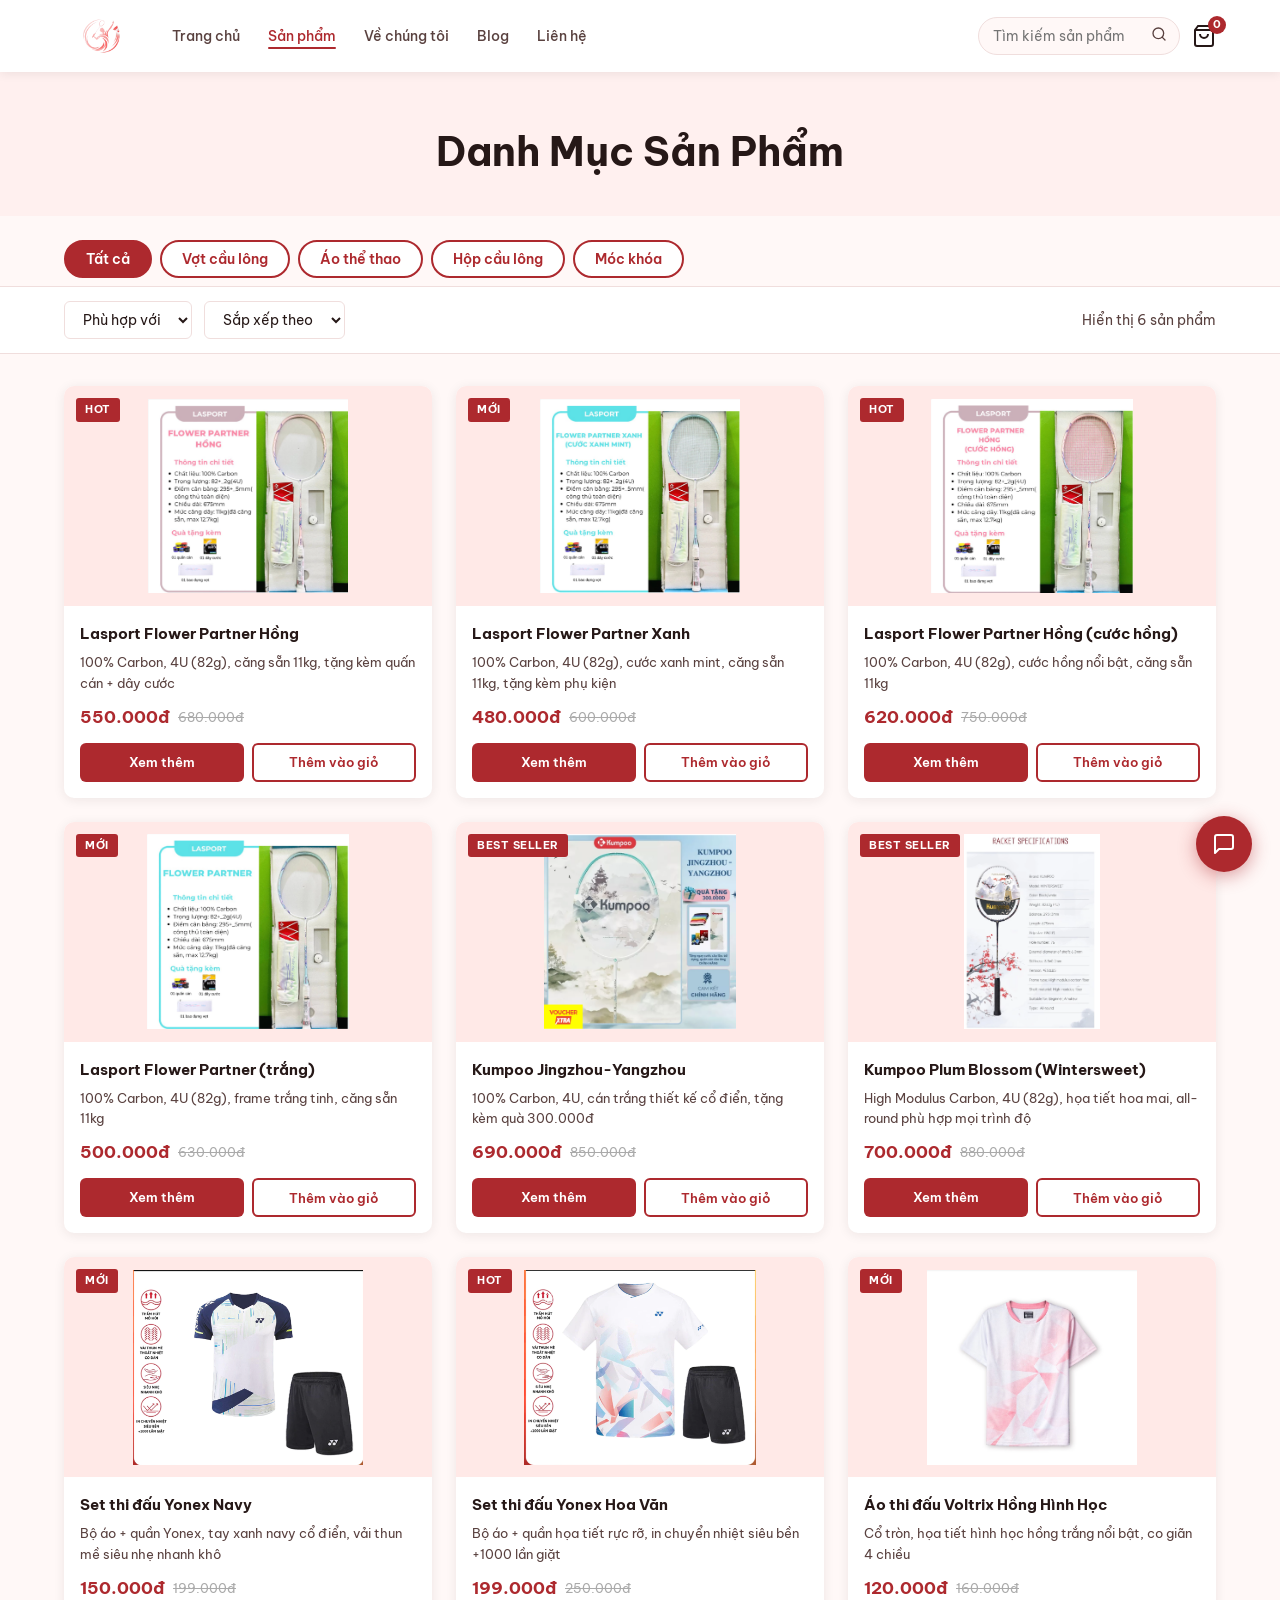
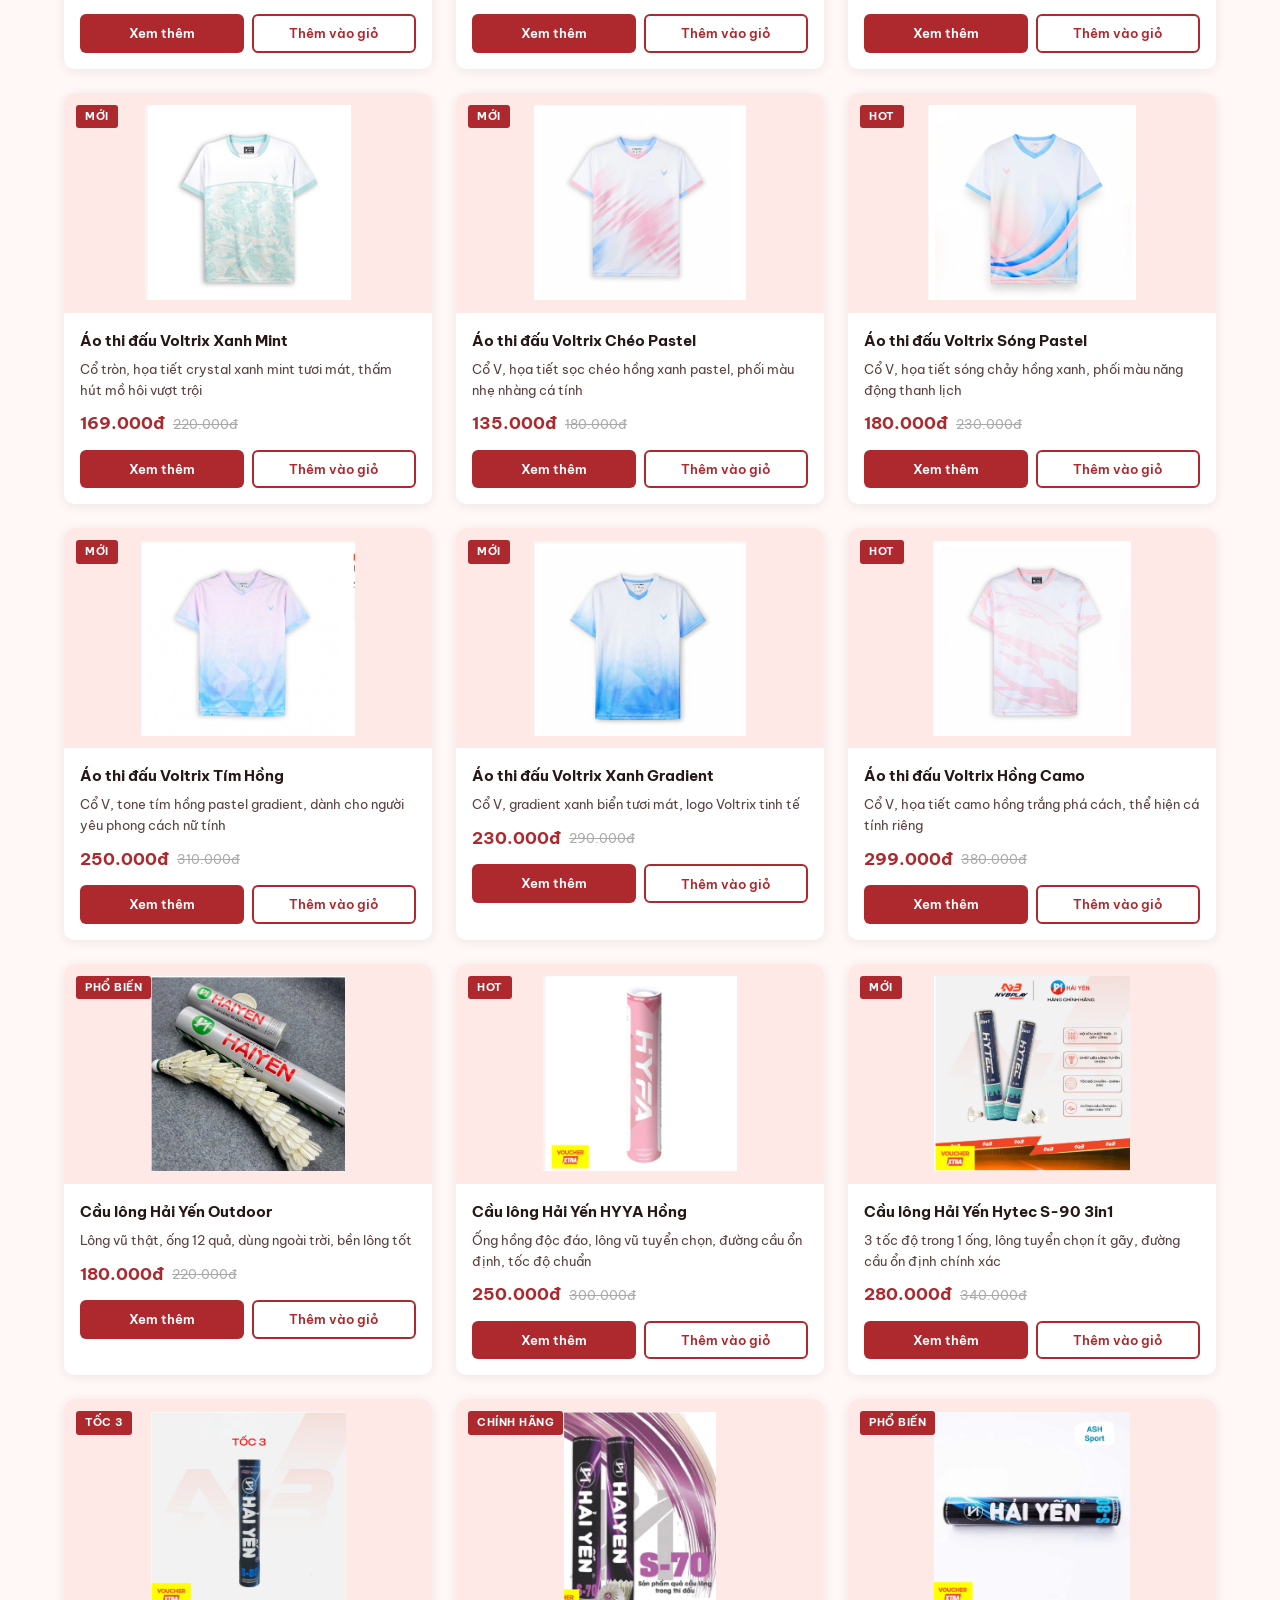
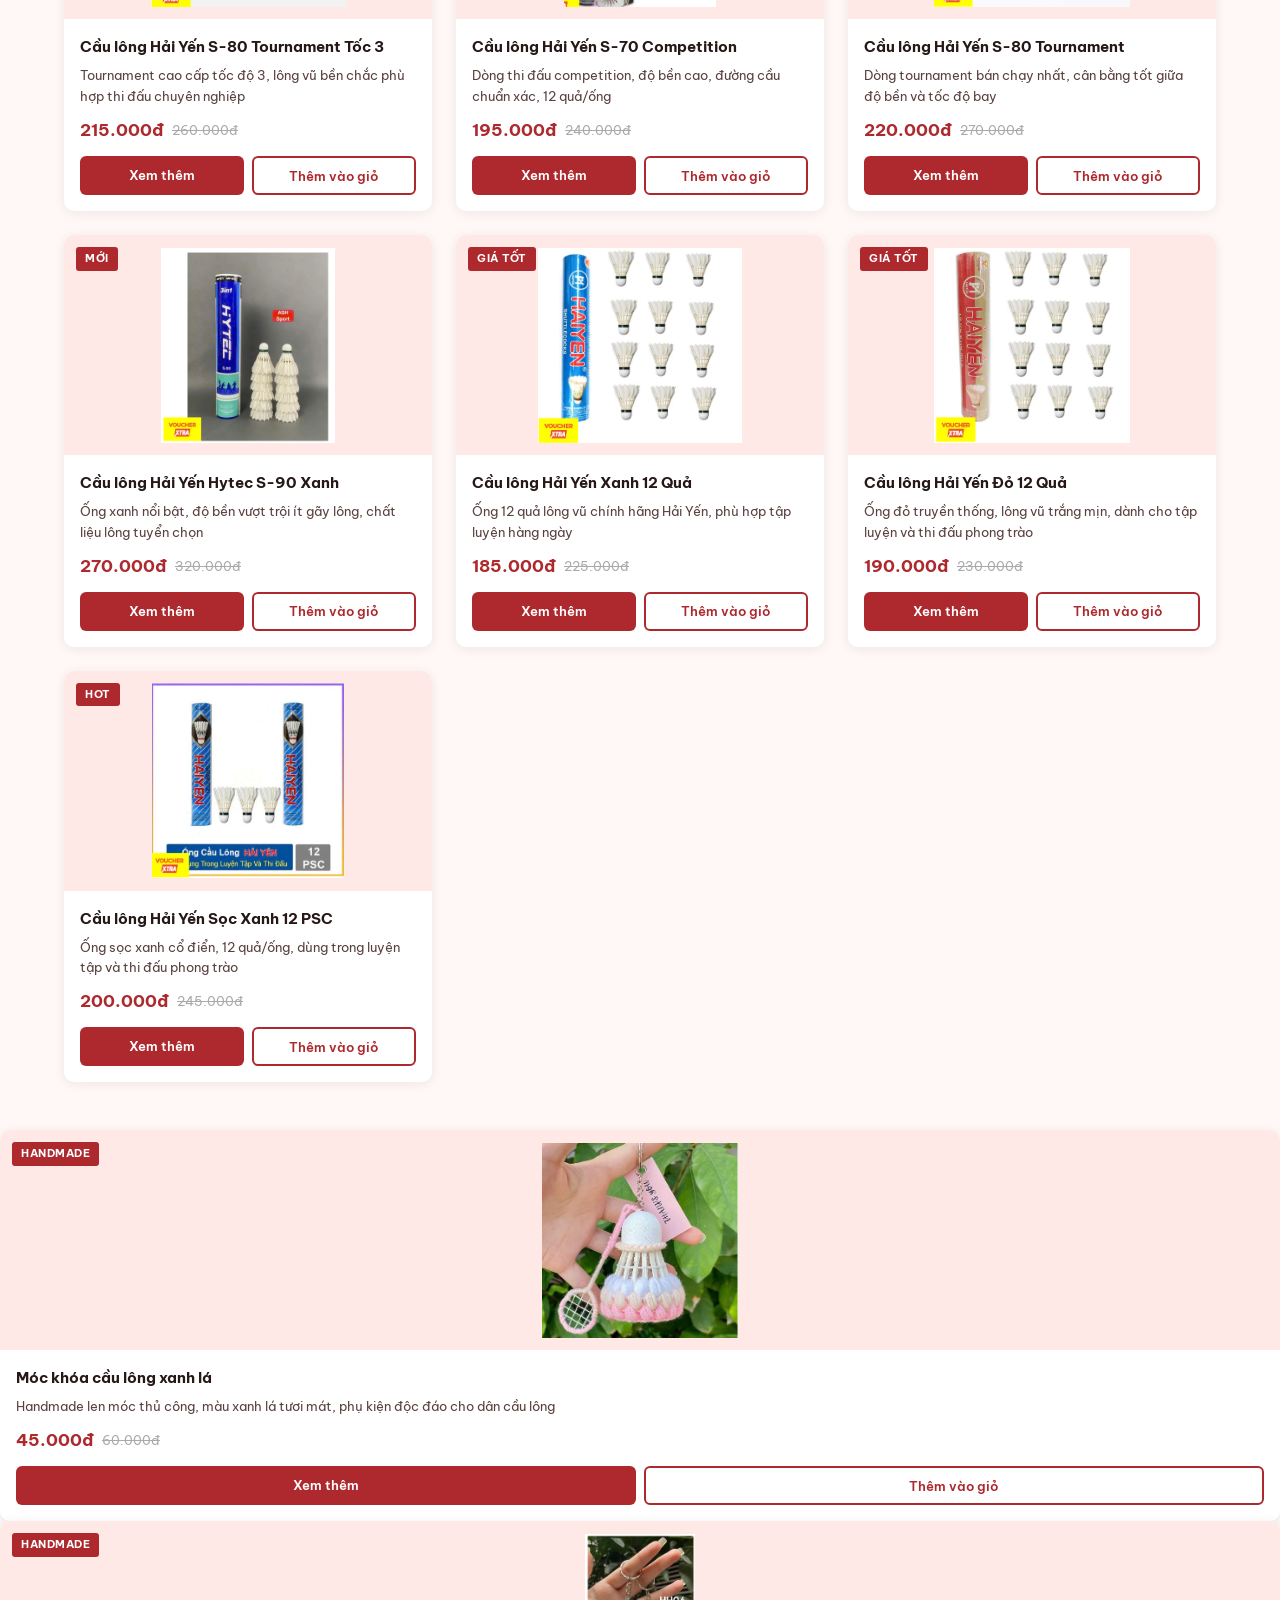
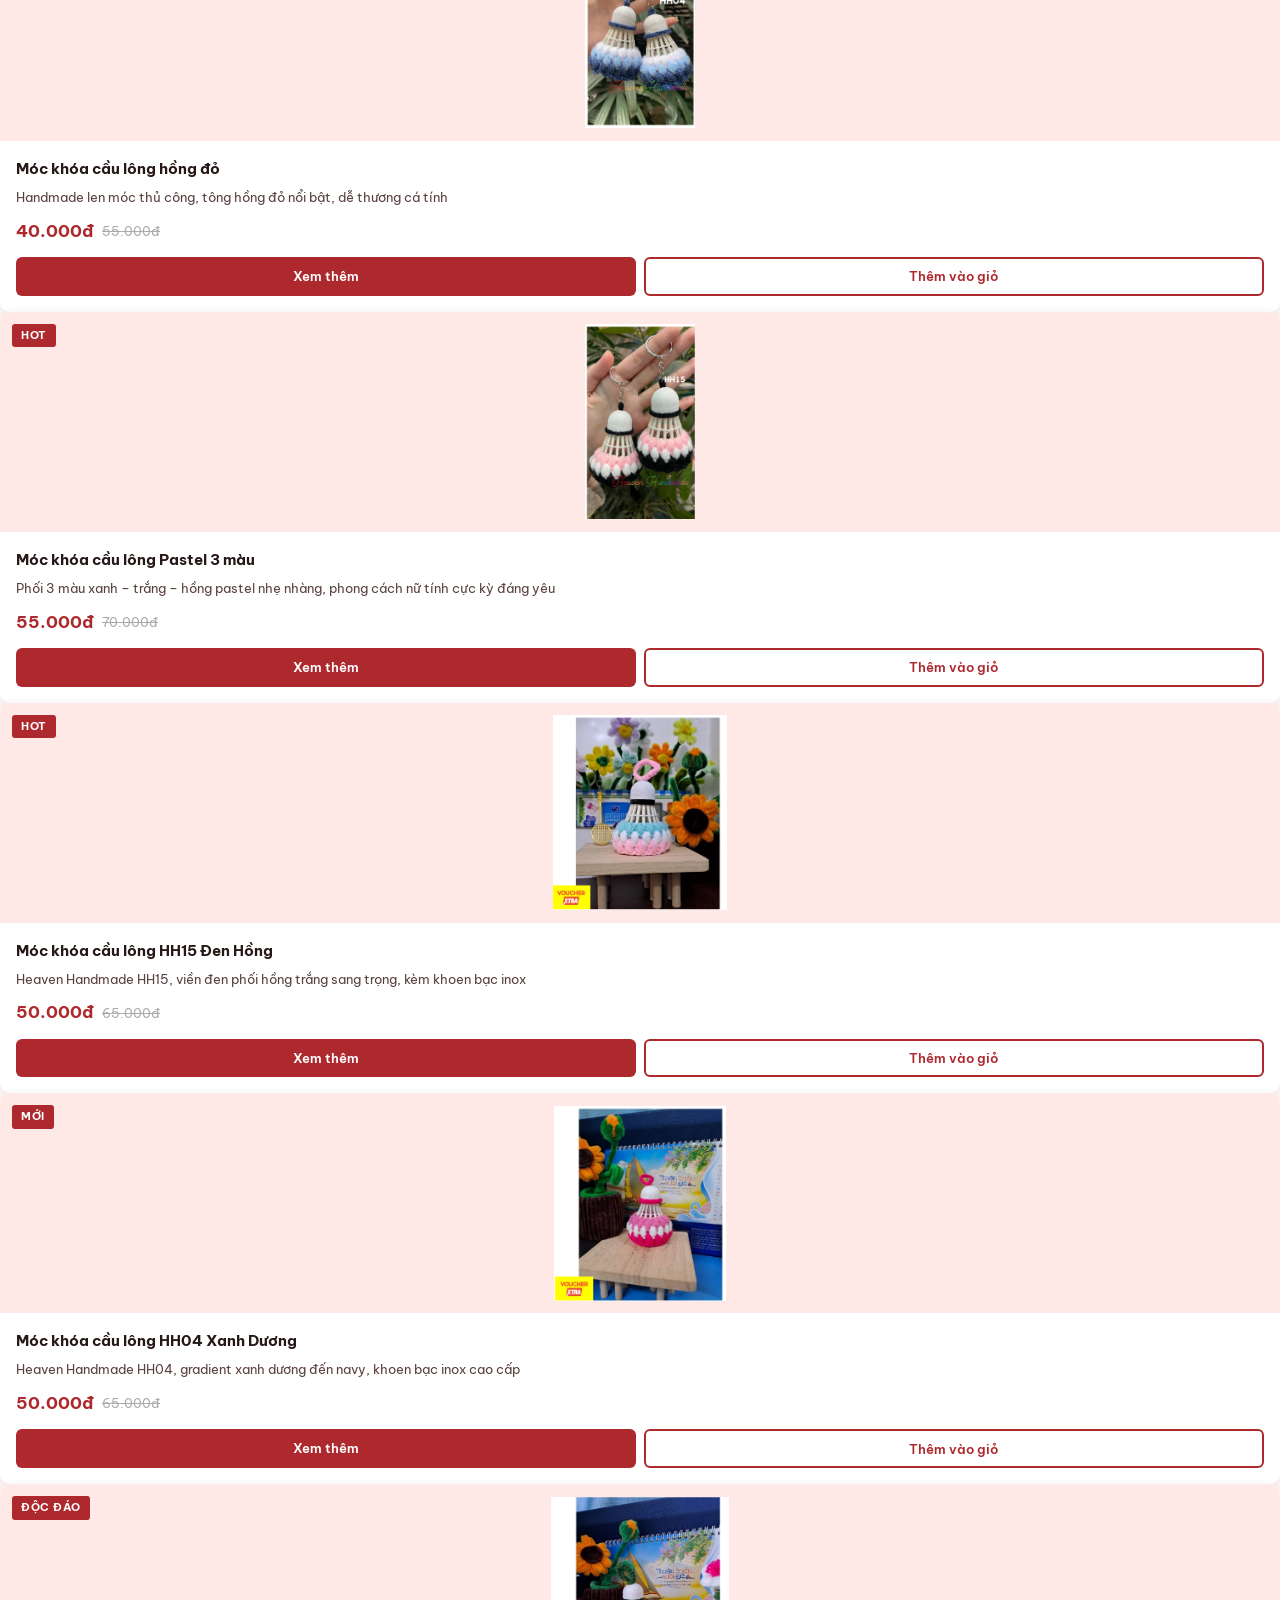
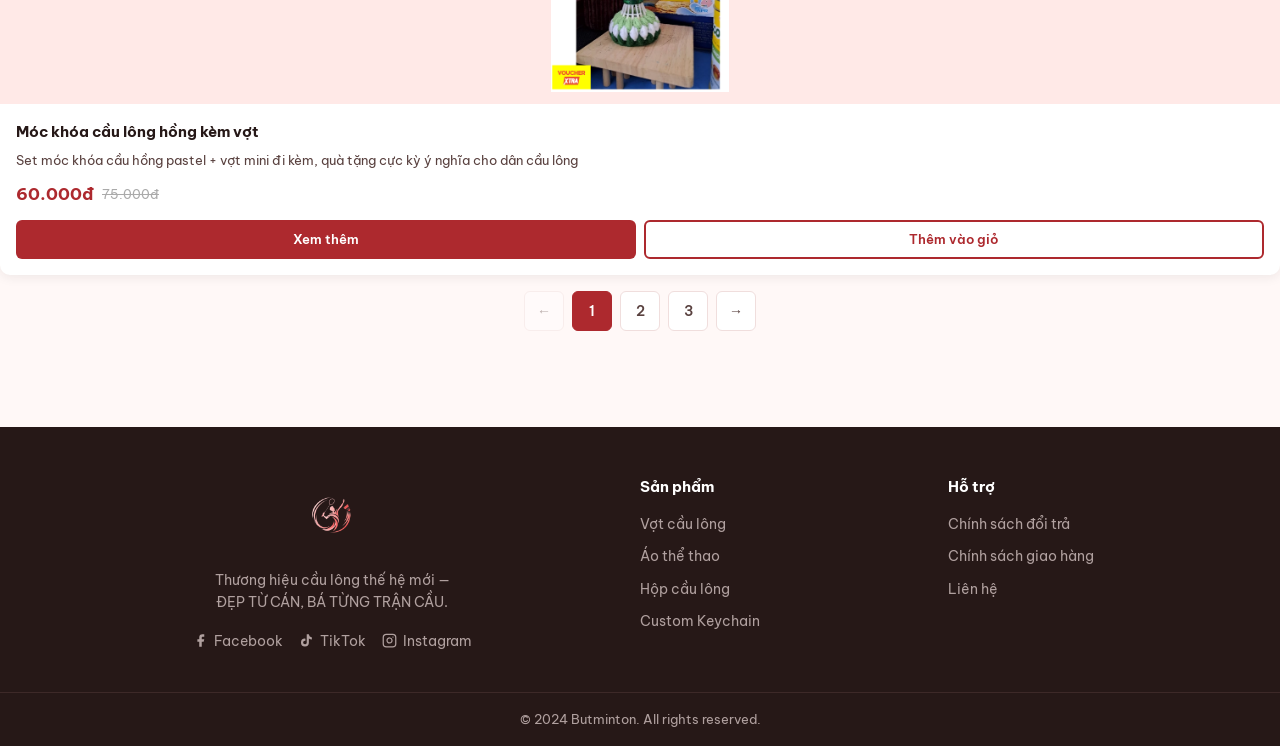
==== 01_san-pham/index.html @ d61c1123 "Initial commit" ====
<!DOCTYPE html>
<html lang="vi">
<head>
  <meta charset="UTF-8">
  <meta name="viewport" content="width=device-width, initial-scale=1.0">
  <title>Sản Phẩm - Butminton</title>
  <link rel="preconnect" href="https://fonts.googleapis.com">
  <link href="https://fonts.googleapis.com/css2?family=Anton&family=Be+Vietnam+Pro:ital,wght@0,300;0,400;0,500;0,600;0,700;1,400&display=swap" rel="stylesheet">
  <link rel="stylesheet" href="style.css">
</head>
<body>
  <nav class="navbar">
    <div class="nav-inner">
      <a href="../03_trang-chu/index.html" class="logo"><img src="../images/logo.png" alt="Butminton"></a>
      <button class="hamburger" id="hamburger">&#9776;</button>
      <ul class="nav-menu" id="navMenu">
        <li><a href="../03_trang-chu/index.html">Trang chủ</a></li>
        <li><a href="index.html" class="active">Sản phẩm</a></li>
        <li><a href="../07_ve-chung-toi/index.html">Về chúng tôi</a></li>
        <li><a href="../08_blog/index.html">Blog</a></li>
        <li><a href="../09_lien-he/index.html">Liên hệ</a></li>
      </ul>
      <div class="nav-actions">
        <div class="search-wrap">
          <input type="text" placeholder="Tìm kiếm sản phẩm...">
          <button type="button"><svg width="16" height="16" viewBox="0 0 24 24" fill="none" stroke="currentColor" stroke-width="2" stroke-linecap="round" stroke-linejoin="round"><circle cx="11" cy="11" r="8"/><line x1="21" y1="21" x2="16.65" y2="16.65"/></svg></button>
        </div>
        <a href="../04_gio-hang/index.html" class="cart-link">
          <svg width="24" height="24" viewBox="0 0 24 24" fill="none" stroke="currentColor" stroke-width="2"><path d="M6 2L3 6v14a2 2 0 002 2h14a2 2 0 002-2V6l-3-4z"/><line x1="3" y1="6" x2="21" y2="6"/><path d="M16 10a4 4 0 01-8 0"/></svg>
          <span class="cart-count" id="cartCount">0</span>
        </a>
      </div>
    </div>
  </nav>

  <section class="page-header">
    <div class="container"><h1>Danh Mục Sản Phẩm</h1></div>
  </section>

  <section class="category-section">
    <div class="container">
      <div class="cat-tabs">
        <button class="cat-tab active" data-cat="all">Tất cả</button>
        <button class="cat-tab" data-cat="vot">Vợt cầu lông</button>
        <button class="cat-tab" data-cat="ao">Áo thể thao</button>
        <button class="cat-tab" data-cat="cau">Hộp cầu lông</button>
        <button class="cat-tab" data-cat="mockhoa">Móc khóa</button>
      </div>
    </div>
  </section>

  <section class="filter-bar">
    <div class="container filter-inner">
      <div class="filter-left">
        <select class="filter-select"><option>Phù hợp với</option><option>Nam</option><option>Nữ</option><option>Trẻ em</option></select>
        <select class="filter-select"><option>Sắp xếp theo</option><option>Giá tăng dần</option><option>Giá giảm dần</option><option>Mới nhất</option></select>
      </div>
      <span class="filter-count">Hiển thị 6 sản phẩm</span>
    </div>
  </section>

  <section class="products-section">
    <div class="container">
      <div class="products-grid" id="productsGrid">
        <div class="product-card" data-cat="vot">
          <div class="prod-img-wrap"><span class="badge">HOT</span><img src="../images/vot/racket-flower-hong-white.png" alt="Flower Partner Hồng cước trắng"></div>
          <div class="prod-info">
            <h3>Lasport Flower Partner Hồng</h3>
            <p>100% Carbon, 4U (82g), căng sẵn 11kg, tặng kèm quấn cán + dây cước</p>
            <div class="prod-price"><span class="price-now">550.000đ</span><span class="price-old">680.000đ</span></div>
            <div class="prod-btns"><a href="../05_san-pham-chi-tiet/index.html?id=flower-hong-white" class="btn-view">Xem thêm</a><button class="btn-cart-add" onclick="addToCart(this)">Thêm vào giỏ</button></div>
          </div>
        </div>
        <div class="product-card" data-cat="vot">
          <div class="prod-img-wrap"><span class="badge">MỚI</span><img src="../images/vot/racket-flower-xanh.png" alt="Flower Partner Xanh cước xanh mint"></div>
          <div class="prod-info">
            <h3>Lasport Flower Partner Xanh</h3>
            <p>100% Carbon, 4U (82g), cước xanh mint, căng sẵn 11kg, tặng kèm phụ kiện</p>
            <div class="prod-price"><span class="price-now">480.000đ</span><span class="price-old">600.000đ</span></div>
            <div class="prod-btns"><a href="../05_san-pham-chi-tiet/index.html?id=flower-xanh" class="btn-view">Xem thêm</a><button class="btn-cart-add" onclick="addToCart(this)">Thêm vào giỏ</button></div>
          </div>
        </div>
        <div class="product-card" data-cat="vot">
          <div class="prod-img-wrap"><span class="badge">HOT</span><img src="../images/vot/racket-flower-hong-pink.png" alt="Flower Partner Hồng cước hồng"></div>
          <div class="prod-info">
            <h3>Lasport Flower Partner Hồng (cước hồng)</h3>
            <p>100% Carbon, 4U (82g), cước hồng nổi bật, căng sẵn 11kg</p>
            <div class="prod-price"><span class="price-now">620.000đ</span><span class="price-old">750.000đ</span></div>
            <div class="prod-btns"><a href="../05_san-pham-chi-tiet/index.html?id=flower-hong-pink" class="btn-view">Xem thêm</a><button class="btn-cart-add" onclick="addToCart(this)">Thêm vào giỏ</button></div>
          </div>
        </div>
        <div class="product-card" data-cat="vot">
          <div class="prod-img-wrap"><span class="badge">MỚI</span><img src="../images/vot/racket-flower-white.png" alt="Flower Partner trắng"></div>
          <div class="prod-info">
            <h3>Lasport Flower Partner (trắng)</h3>
            <p>100% Carbon, 4U (82g), frame trắng tinh, căng sẵn 11kg</p>
            <div class="prod-price"><span class="price-now">500.000đ</span><span class="price-old">630.000đ</span></div>
            <div class="prod-btns"><a href="../05_san-pham-chi-tiet/index.html?id=flower-white" class="btn-view">Xem thêm</a><button class="btn-cart-add" onclick="addToCart(this)">Thêm vào giỏ</button></div>
          </div>
        </div>
        <div class="product-card" data-cat="vot">
          <div class="prod-img-wrap"><span class="badge">BEST SELLER</span><img src="../images/vot/racket-kumpoo-jingzhou.png" alt="Kumpoo Jingzhou Yangzhou"></div>
          <div class="prod-info">
            <h3>Kumpoo Jingzhou-Yangzhou</h3>
            <p>100% Carbon, 4U, cán trắng thiết kế cổ điển, tặng kèm quà 300.000đ</p>
            <div class="prod-price"><span class="price-now">690.000đ</span><span class="price-old">850.000đ</span></div>
            <div class="prod-btns"><a href="../05_san-pham-chi-tiet/index.html?id=kumpoo-jingzhou" class="btn-view">Xem thêm</a><button class="btn-cart-add" onclick="addToCart(this)">Thêm vào giỏ</button></div>
          </div>
        </div>
        <div class="product-card" data-cat="vot">
          <div class="prod-img-wrap"><span class="badge">BEST SELLER</span><img src="../images/vot/racket-kumpoo-plum.png" alt="Kumpoo Plum Blossom Wintersweet"></div>
          <div class="prod-info">
            <h3>Kumpoo Plum Blossom (Wintersweet)</h3>
            <p>High Modulus Carbon, 4U (82g), họa tiết hoa mai, all-round phù hợp mọi trình độ</p>
            <div class="prod-price"><span class="price-now">700.000đ</span><span class="price-old">880.000đ</span></div>
            <div class="prod-btns"><a href="../05_san-pham-chi-tiet/index.html?id=kumpoo-plum" class="btn-view">Xem thêm</a><button class="btn-cart-add" onclick="addToCart(this)">Thêm vào giỏ</button></div>
          </div>
        </div>
        <div class="product-card" data-cat="ao">
          <div class="prod-img-wrap"><span class="badge">MỚI</span><img src="../images/ao/ao-thi-dau-do-1.png" alt="Áo thi đấu đỏ 1"></div>
          <div class="prod-info">
            <h3>Set thi đấu Yonex Navy</h3>
            <p>Bộ áo + quần Yonex, tay xanh navy cổ điển, vải thun mề siêu nhẹ nhanh khô</p>
            <div class="prod-price"><span class="price-now">150.000đ</span><span class="price-old">199.000đ</span></div>
            <div class="prod-btns"><a href="../05_san-pham-chi-tiet/index.html?id=ao-do-1" class="btn-view">Xem thêm</a><button class="btn-cart-add" onclick="addToCart(this)">Thêm vào giỏ</button></div>
          </div>
        </div>
        <div class="product-card" data-cat="ao">
          <div class="prod-img-wrap"><span class="badge">HOT</span><img src="../images/ao/ao-thi-dau-do-2.png" alt="Áo thi đấu đỏ 2"></div>
          <div class="prod-info">
            <h3>Set thi đấu Yonex Hoa Văn</h3>
            <p>Bộ áo + quần họa tiết rực rỡ, in chuyển nhiệt siêu bền +1000 lần giặt</p>
            <div class="prod-price"><span class="price-now">199.000đ</span><span class="price-old">250.000đ</span></div>
            <div class="prod-btns"><a href="../05_san-pham-chi-tiet/index.html?id=ao-do-2" class="btn-view">Xem thêm</a><button class="btn-cart-add" onclick="addToCart(this)">Thêm vào giỏ</button></div>
          </div>
        </div>
        <div class="product-card" data-cat="ao">
          <div class="prod-img-wrap"><span class="badge">MỚI</span><img src="../images/ao/ao-thi-dau-xanh-1.png" alt="Áo thi đấu xanh 1"></div>
          <div class="prod-info">
            <h3>Áo thi đấu Voltrix Hồng Hình Học</h3>
            <p>Cổ tròn, họa tiết hình học hồng trắng nổi bật, co giãn 4 chiều</p>
            <div class="prod-price"><span class="price-now">120.000đ</span><span class="price-old">160.000đ</span></div>
            <div class="prod-btns"><a href="../05_san-pham-chi-tiet/index.html?id=ao-xanh-1" class="btn-view">Xem thêm</a><button class="btn-cart-add" onclick="addToCart(this)">Thêm vào giỏ</button></div>
          </div>
        </div>
        <div class="product-card" data-cat="ao">
          <div class="prod-img-wrap"><span class="badge">MỚI</span><img src="../images/ao/ao-thi-dau-xanh-2.png" alt="Áo thi đấu xanh 2"></div>
          <div class="prod-info">
            <h3>Áo thi đấu Voltrix Xanh Mint</h3>
            <p>Cổ tròn, họa tiết crystal xanh mint tươi mát, thấm hút mồ hôi vượt trội</p>
            <div class="prod-price"><span class="price-now">169.000đ</span><span class="price-old">220.000đ</span></div>
            <div class="prod-btns"><a href="../05_san-pham-chi-tiet/index.html?id=ao-xanh-2" class="btn-view">Xem thêm</a><button class="btn-cart-add" onclick="addToCart(this)">Thêm vào giỏ</button></div>
          </div>
        </div>
        <div class="product-card" data-cat="ao">
          <div class="prod-img-wrap"><span class="badge">MỚI</span><img src="../images/ao/ao-thi-dau-trang.png" alt="Áo thi đấu trắng"></div>
          <div class="prod-info">
            <h3>Áo thi đấu Voltrix Chéo Pastel</h3>
            <p>Cổ V, họa tiết sọc chéo hồng xanh pastel, phối màu nhẹ nhàng cá tính</p>
            <div class="prod-price"><span class="price-now">135.000đ</span><span class="price-old">180.000đ</span></div>
            <div class="prod-btns"><a href="../05_san-pham-chi-tiet/index.html?id=ao-trang" class="btn-view">Xem thêm</a><button class="btn-cart-add" onclick="addToCart(this)">Thêm vào giỏ</button></div>
          </div>
        </div>
        <div class="product-card" data-cat="ao">
          <div class="prod-img-wrap"><span class="badge">HOT</span><img src="../images/ao/ao-thi-dau-den.png" alt="Áo thi đấu đen"></div>
          <div class="prod-info">
            <h3>Áo thi đấu Voltrix Sóng Pastel</h3>
            <p>Cổ V, họa tiết sóng chảy hồng xanh, phối màu năng động thanh lịch</p>
            <div class="prod-price"><span class="price-now">180.000đ</span><span class="price-old">230.000đ</span></div>
            <div class="prod-btns"><a href="../05_san-pham-chi-tiet/index.html?id=ao-den" class="btn-view">Xem thêm</a><button class="btn-cart-add" onclick="addToCart(this)">Thêm vào giỏ</button></div>
          </div>
        </div>
        <div class="product-card" data-cat="ao">
          <div class="prod-img-wrap"><span class="badge">MỚI</span><img src="../images/ao/quan-cau-long-do.png" alt="Áo Voltrix Tím Hồng"></div>
          <div class="prod-info">
            <h3>Áo thi đấu Voltrix Tím Hồng</h3>
            <p>Cổ V, tone tím hồng pastel gradient, dành cho người yêu phong cách nữ tính</p>
            <div class="prod-price"><span class="price-now">250.000đ</span><span class="price-old">310.000đ</span></div>
            <div class="prod-btns"><a href="../05_san-pham-chi-tiet/index.html?id=quan-do" class="btn-view">Xem thêm</a><button class="btn-cart-add" onclick="addToCart(this)">Thêm vào giỏ</button></div>
          </div>
        </div>
        <div class="product-card" data-cat="ao">
          <div class="prod-img-wrap"><span class="badge">MỚI</span><img src="../images/ao/quan-cau-long-xanh.png" alt="Áo Voltrix Xanh Gradient"></div>
          <div class="prod-info">
            <h3>Áo thi đấu Voltrix Xanh Gradient</h3>
            <p>Cổ V, gradient xanh biển tươi mát, logo Voltrix tinh tế</p>
            <div class="prod-price"><span class="price-now">230.000đ</span><span class="price-old">290.000đ</span></div>
            <div class="prod-btns"><a href="../05_san-pham-chi-tiet/index.html?id=quan-xanh" class="btn-view">Xem thêm</a><button class="btn-cart-add" onclick="addToCart(this)">Thêm vào giỏ</button></div>
          </div>
        </div>
        <div class="product-card" data-cat="ao">
          <div class="prod-img-wrap"><span class="badge">HOT</span><img src="../images/ao/set-ao-quan-do.png" alt="Set áo quần đỏ"></div>
          <div class="prod-info">
            <h3>Áo thi đấu Voltrix Hồng Camo</h3>
            <p>Cổ V, họa tiết camo hồng trắng phá cách, thể hiện cá tính riêng</p>
            <div class="prod-price"><span class="price-now">299.000đ</span><span class="price-old">380.000đ</span></div>
            <div class="prod-btns"><a href="../05_san-pham-chi-tiet/index.html?id=set-ao-quan" class="btn-view">Xem thêm</a><button class="btn-cart-add" onclick="addToCart(this)">Thêm vào giỏ</button></div>
          </div>
        </div>
        <div class="product-card" data-cat="cau">
          <div class="prod-img-wrap"><span class="badge">PHỔ BIẾN</span><img src="../images/hopcau/cau-haiyen-outdoor.png" alt="Cầu Hải Yến Outdoor"></div>
          <div class="prod-info">
            <h3>Cầu lông Hải Yến Outdoor</h3>
            <p>Lông vũ thật, ống 12 quả, dùng ngoài trời, bền lông tốt</p>
            <div class="prod-price"><span class="price-now">180.000đ</span><span class="price-old">220.000đ</span></div>
            <div class="prod-btns"><a href="../05_san-pham-chi-tiet/index.html?id=haiyen-outdoor" class="btn-view">Xem thêm</a><button class="btn-cart-add" onclick="addToCart(this)">Thêm vào giỏ</button></div>
          </div>
        </div>
        <div class="product-card" data-cat="cau">
          <div class="prod-img-wrap"><span class="badge">HOT</span><img src="../images/hopcau/cau-haiyen-hyya-hong.png" alt="Cầu Hải Yến HYYA Hồng"></div>
          <div class="prod-info">
            <h3>Cầu lông Hải Yến HYYA Hồng</h3>
            <p>Ống hồng độc đáo, lông vũ tuyển chọn, đường cầu ổn định, tốc độ chuẩn</p>
            <div class="prod-price"><span class="price-now">250.000đ</span><span class="price-old">300.000đ</span></div>
            <div class="prod-btns"><a href="../05_san-pham-chi-tiet/index.html?id=haiyen-hyya" class="btn-view">Xem thêm</a><button class="btn-cart-add" onclick="addToCart(this)">Thêm vào giỏ</button></div>
          </div>
        </div>
        <div class="product-card" data-cat="cau">
          <div class="prod-img-wrap"><span class="badge">MỚI</span><img src="../images/hopcau/cau-haiyen-hytec-s90-1.png" alt="Cầu Hải Yến Hytec S-90 3in1"></div>
          <div class="prod-info">
            <h3>Cầu lông Hải Yến Hytec S-90 3in1</h3>
            <p>3 tốc độ trong 1 ống, lông tuyển chọn ít gãy, đường cầu ổn định chính xác</p>
            <div class="prod-price"><span class="price-now">280.000đ</span><span class="price-old">340.000đ</span></div>
            <div class="prod-btns"><a href="../05_san-pham-chi-tiet/index.html?id=haiyen-hytec-s90-1" class="btn-view">Xem thêm</a><button class="btn-cart-add" onclick="addToCart(this)">Thêm vào giỏ</button></div>
          </div>
        </div>
        <div class="product-card" data-cat="cau">
          <div class="prod-img-wrap"><span class="badge">TỐC 3</span><img src="../images/hopcau/cau-haiyen-s80-toc3.png" alt="Cầu Hải Yến S-80 Tốc 3"></div>
          <div class="prod-info">
            <h3>Cầu lông Hải Yến S-80 Tournament Tốc 3</h3>
            <p>Tournament cao cấp tốc độ 3, lông vũ bền chắc phù hợp thi đấu chuyên nghiệp</p>
            <div class="prod-price"><span class="price-now">215.000đ</span><span class="price-old">260.000đ</span></div>
            <div class="prod-btns"><a href="../05_san-pham-chi-tiet/index.html?id=haiyen-s80-toc3" class="btn-view">Xem thêm</a><button class="btn-cart-add" onclick="addToCart(this)">Thêm vào giỏ</button></div>
          </div>
        </div>
        <div class="product-card" data-cat="cau">
          <div class="prod-img-wrap"><span class="badge">CHÍNH HÃNG</span><img src="../images/hopcau/cau-haiyen-s70.png" alt="Cầu Hải Yến S-70 Competition"></div>
          <div class="prod-info">
            <h3>Cầu lông Hải Yến S-70 Competition</h3>
            <p>Dòng thi đấu competition, độ bền cao, đường cầu chuẩn xác, 12 quả/ống</p>
            <div class="prod-price"><span class="price-now">195.000đ</span><span class="price-old">240.000đ</span></div>
            <div class="prod-btns"><a href="../05_san-pham-chi-tiet/index.html?id=haiyen-s70" class="btn-view">Xem thêm</a><button class="btn-cart-add" onclick="addToCart(this)">Thêm vào giỏ</button></div>
          </div>
        </div>
        <div class="product-card" data-cat="cau">
          <div class="prod-img-wrap"><span class="badge">PHỔ BIẾN</span><img src="../images/hopcau/cau-haiyen-s80.png" alt="Cầu Hải Yến S-80 Tournament"></div>
          <div class="prod-info">
            <h3>Cầu lông Hải Yến S-80 Tournament</h3>
            <p>Dòng tournament bán chạy nhất, cân bằng tốt giữa độ bền và tốc độ bay</p>
            <div class="prod-price"><span class="price-now">220.000đ</span><span class="price-old">270.000đ</span></div>
            <div class="prod-btns"><a href="../05_san-pham-chi-tiet/index.html?id=haiyen-s80" class="btn-view">Xem thêm</a><button class="btn-cart-add" onclick="addToCart(this)">Thêm vào giỏ</button></div>
          </div>
        </div>
        <div class="product-card" data-cat="cau">
          <div class="prod-img-wrap"><span class="badge">MỚI</span><img src="../images/hopcau/cau-haiyen-hytec-s90-2.png" alt="Cầu Hải Yến Hytec S-90"></div>
          <div class="prod-info">
            <h3>Cầu lông Hải Yến Hytec S-90 Xanh</h3>
            <p>Ống xanh nổi bật, độ bền vượt trội ít gãy lông, chất liệu lông tuyển chọn</p>
            <div class="prod-price"><span class="price-now">270.000đ</span><span class="price-old">320.000đ</span></div>
            <div class="prod-btns"><a href="../05_san-pham-chi-tiet/index.html?id=haiyen-hytec-s90-2" class="btn-view">Xem thêm</a><button class="btn-cart-add" onclick="addToCart(this)">Thêm vào giỏ</button></div>
          </div>
        </div>
        <div class="product-card" data-cat="cau">
          <div class="prod-img-wrap"><span class="badge">GIÁ TỐT</span><img src="../images/hopcau/cau-haiyen-xanh-12.png" alt="Cầu Hải Yến Xanh 12 quả"></div>
          <div class="prod-info">
            <h3>Cầu lông Hải Yến Xanh 12 Quả</h3>
            <p>Ống 12 quả lông vũ chính hãng Hải Yến, phù hợp tập luyện hàng ngày</p>
            <div class="prod-price"><span class="price-now">185.000đ</span><span class="price-old">225.000đ</span></div>
            <div class="prod-btns"><a href="../05_san-pham-chi-tiet/index.html?id=haiyen-xanh-12" class="btn-view">Xem thêm</a><button class="btn-cart-add" onclick="addToCart(this)">Thêm vào giỏ</button></div>
          </div>
        </div>
        <div class="product-card" data-cat="cau">
          <div class="prod-img-wrap"><span class="badge">GIÁ TỐT</span><img src="../images/hopcau/cau-haiyen-do-12.png" alt="Cầu Hải Yến Đỏ 12 quả"></div>
          <div class="prod-info">
            <h3>Cầu lông Hải Yến Đỏ 12 Quả</h3>
            <p>Ống đỏ truyền thống, lông vũ trắng mịn, dành cho tập luyện và thi đấu phong trào</p>
            <div class="prod-price"><span class="price-now">190.000đ</span><span class="price-old">230.000đ</span></div>
            <div class="prod-btns"><a href="../05_san-pham-chi-tiet/index.html?id=haiyen-do-12" class="btn-view">Xem thêm</a><button class="btn-cart-add" onclick="addToCart(this)">Thêm vào giỏ</button></div>
          </div>
        </div>
        <div class="product-card" data-cat="cau">
          <div class="prod-img-wrap"><span class="badge">HOT</span><img src="../images/hopcau/cau-haiyen-soc-xanh.png" alt="Cầu Hải Yến Sọc Xanh 12 PSC"></div>
          <div class="prod-info">
            <h3>Cầu lông Hải Yến Sọc Xanh 12 PSC</h3>
            <p>Ống sọc xanh cổ điển, 12 quả/ống, dùng trong luyện tập và thi đấu phong trào</p>
            <div class="prod-price"><span class="price-now">200.000đ</span><span class="price-old">245.000đ</span></div>
            <div class="prod-btns"><a href="../05_san-pham-chi-tiet/index.html?id=haiyen-soc-xanh" class="btn-view">Xem thêm</a><button class="btn-cart-add" onclick="addToCart(this)">Thêm vào giỏ</button></div>
          </div>
        </div>
      </div>
    </div>
  </section>

        <div class="product-card" data-cat="mockhoa">
          <div class="prod-img-wrap"><span class="badge">HANDMADE</span><img src="../images/mockhoa/moc-khoa-xanh-la.png" alt="Móc khóa cầu xanh lá"></div>
          <div class="prod-info">
            <h3>Móc khóa cầu lông xanh lá</h3>
            <p>Handmade len móc thủ công, màu xanh lá tươi mát, phụ kiện độc đáo cho dân cầu lông</p>
            <div class="prod-price"><span class="price-now">45.000đ</span><span class="price-old">60.000đ</span></div>
            <div class="prod-btns"><a href="../05_san-pham-chi-tiet/index.html?id=mkhoa-xanh-la" class="btn-view">Xem thêm</a><button class="btn-cart-add" onclick="addToCart(this)">Thêm vào giỏ</button></div>
          </div>
        </div>
        <div class="product-card" data-cat="mockhoa">
          <div class="prod-img-wrap"><span class="badge">HANDMADE</span><img src="../images/mockhoa/moc-khoa-hong-do.png" alt="Móc khóa cầu hồng đỏ"></div>
          <div class="prod-info">
            <h3>Móc khóa cầu lông hồng đỏ</h3>
            <p>Handmade len móc thủ công, tông hồng đỏ nổi bật, dễ thương cá tính</p>
            <div class="prod-price"><span class="price-now">40.000đ</span><span class="price-old">55.000đ</span></div>
            <div class="prod-btns"><a href="../05_san-pham-chi-tiet/index.html?id=mkhoa-hong-do" class="btn-view">Xem thêm</a><button class="btn-cart-add" onclick="addToCart(this)">Thêm vào giỏ</button></div>
          </div>
        </div>
        <div class="product-card" data-cat="mockhoa">
          <div class="prod-img-wrap"><span class="badge">HOT</span><img src="../images/mockhoa/moc-khoa-pastel.png" alt="Móc khóa cầu pastel 3 màu"></div>
          <div class="prod-info">
            <h3>Móc khóa cầu lông Pastel 3 màu</h3>
            <p>Phối 3 màu xanh – trắng – hồng pastel nhẹ nhàng, phong cách nữ tính cực kỳ đáng yêu</p>
            <div class="prod-price"><span class="price-now">55.000đ</span><span class="price-old">70.000đ</span></div>
            <div class="prod-btns"><a href="../05_san-pham-chi-tiet/index.html?id=mkhoa-pastel" class="btn-view">Xem thêm</a><button class="btn-cart-add" onclick="addToCart(this)">Thêm vào giỏ</button></div>
          </div>
        </div>
        <div class="product-card" data-cat="mockhoa">
          <div class="prod-img-wrap"><span class="badge">HOT</span><img src="../images/mockhoa/moc-khoa-hh15-den-hong.png" alt="Móc khóa HH15 đen hồng"></div>
          <div class="prod-info">
            <h3>Móc khóa cầu lông HH15 Đen Hồng</h3>
            <p>Heaven Handmade HH15, viền đen phối hồng trắng sang trọng, kèm khoen bạc inox</p>
            <div class="prod-price"><span class="price-now">50.000đ</span><span class="price-old">65.000đ</span></div>
            <div class="prod-btns"><a href="../05_san-pham-chi-tiet/index.html?id=mkhoa-den-hong" class="btn-view">Xem thêm</a><button class="btn-cart-add" onclick="addToCart(this)">Thêm vào giỏ</button></div>
          </div>
        </div>
        <div class="product-card" data-cat="mockhoa">
          <div class="prod-img-wrap"><span class="badge">MỚI</span><img src="../images/mockhoa/moc-khoa-hh04-xanh.png" alt="Móc khóa HH04 xanh dương"></div>
          <div class="prod-info">
            <h3>Móc khóa cầu lông HH04 Xanh Dương</h3>
            <p>Heaven Handmade HH04, gradient xanh dương đến navy, khoen bạc inox cao cấp</p>
            <div class="prod-price"><span class="price-now">50.000đ</span><span class="price-old">65.000đ</span></div>
            <div class="prod-btns"><a href="../05_san-pham-chi-tiet/index.html?id=mkhoa-xanh-dam" class="btn-view">Xem thêm</a><button class="btn-cart-add" onclick="addToCart(this)">Thêm vào giỏ</button></div>
          </div>
        </div>
        <div class="product-card" data-cat="mockhoa">
          <div class="prod-img-wrap"><span class="badge">ĐỘC ĐÁO</span><img src="../images/mockhoa/moc-khoa-hong-vot.png" alt="Móc khóa cầu hồng kèm vợt"></div>
          <div class="prod-info">
            <h3>Móc khóa cầu lông hồng kèm vợt</h3>
            <p>Set móc khóa cầu hồng pastel + vợt mini đi kèm, quà tặng cực kỳ ý nghĩa cho dân cầu lông</p>
            <div class="prod-price"><span class="price-now">60.000đ</span><span class="price-old">75.000đ</span></div>
            <div class="prod-btns"><a href="../05_san-pham-chi-tiet/index.html?id=mkhoa-hong-vot" class="btn-view">Xem thêm</a><button class="btn-cart-add" onclick="addToCart(this)">Thêm vào giỏ</button></div>
          </div>
        </div>
  <div class="pagination">
    <button class="page-btn" id="prevBtn" disabled>&#8592;</button>
    <button class="page-btn active">1</button>
    <button class="page-btn">2</button>
    <button class="page-btn">3</button>
    <button class="page-btn" id="nextBtn">&#8594;</button>
  </div>

  <footer class="site-footer">
    <div class="footer-inner">
      <div class="footer-brand">
        <img src="../images/logo.png" alt="Butminton" height="48">
        <p>Thương hiệu cầu lông thế hệ mới —<br>ĐẸP TỪ CÁN, BÁ TỪNG TRẬN CẦU.</p>
        <div class="social-links">
          <a href="https://www.facebook.com/butminton.uel/" target="_blank" rel="noopener"><svg width="15" height="15" viewBox="0 0 24 24" fill="currentColor"><path d="M18 2h-3a5 5 0 00-5 5v3H7v4h3v8h4v-8h3l1-4h-4V7a1 1 0 011-1h3z"/></svg>Facebook</a>
          <a href="#" target="_blank"><svg width="15" height="15" viewBox="0 0 24 24" fill="currentColor"><path d="M19.59 6.69a4.83 4.83 0 01-3.77-4.25V2h-3.45v13.67a2.89 2.89 0 01-2.88 2.5 2.89 2.89 0 01-2.89-2.89 2.89 2.89 0 012.89-2.89c.28 0 .54.04.79.1V9.01a6.27 6.27 0 00-.79-.05 6.34 6.34 0 00-6.34 6.34 6.34 6.34 0 006.34 6.34 6.34 6.34 0 006.33-6.34V8.69a8.18 8.18 0 004.79 1.54V6.78a4.85 4.85 0 01-1.02-.09z"/></svg>TikTok</a>
          <a href="#" target="_blank"><svg width="15" height="15" viewBox="0 0 24 24" fill="none" stroke="currentColor" stroke-width="2" stroke-linecap="round" stroke-linejoin="round"><rect x="2" y="2" width="20" height="20" rx="5" ry="5"/><path d="M16 11.37A4 4 0 1112.63 8 4 4 0 0116 11.37z"/><line x1="17.5" y1="6.5" x2="17.51" y2="6.5"/></svg>Instagram</a>
        </div>
      </div>
      <div class="footer-col">
        <h4>Sản phẩm</h4>
        <a href="index.html">Vợt cầu lông</a><a href="index.html">Áo thể thao</a><a href="index.html">Hộp cầu lông</a><a href="index.html">Custom Keychain</a>
      </div>
      <div class="footer-col">
        <h4>Hỗ trợ</h4>
        <a href="../09_lien-he/index.html">Chính sách đổi trả</a><a href="../09_lien-he/index.html">Chính sách giao hàng</a><a href="../09_lien-he/index.html">Liên hệ</a>
      </div>
    </div>
    <div class="footer-bottom"><p>© 2024 Butminton. All rights reserved.</p></div>
  </footer>

  <a href="../09_lien-he/index.html" class="chatbot-fab" title="Nhắn tin tư vấn">
    <svg width="24" height="24" viewBox="0 0 24 24" fill="none" stroke="currentColor" stroke-width="2" stroke-linecap="round" stroke-linejoin="round"><path d="M21 15a2 2 0 01-2 2H7l-4 4V5a2 2 0 012-2h14a2 2 0 012 2z"/></svg>
  </a>
    <script src="../asset/cart.js"></script>
  <script src="script.js"></script>
</body>
</html>
---- 01_san-pham/style.css ----
@import url('https://fonts.googleapis.com/css2?family=Anton&family=Be+Vietnam+Pro:ital,wght@0,300;0,400;0,500;0,600;0,700;1,400&display=swap');

:root {
  --bg: #fff8f7;
  --red: #ad292e;
  --dark: #261817;
  --muted: #59413f;
  --accent: #e85454;
  --pink: #ffe8e8;
  --pink2: #fff0ef;
  --pink3: #ffe9e7;
  --white: #ffffff;
  --border: #f0dedd;
  --shadow: 0 2px 12px rgba(38,24,23,0.08);
}

*, *::before, *::after { box-sizing: border-box; margin: 0; padding: 0; }
body { font-family: 'Be Vietnam Pro', sans-serif; background: var(--bg); color: var(--dark); line-height: 1.6; }
h1, h2, h3, .font-display { font-family: 'Be Vietnam Pro', sans-serif; font-weight: 700; }
a { text-decoration: none; }
img { max-width: 100%; display: block; }
input, select, textarea, button { font-family: inherit; }
.container { max-width: 1200px; margin: 0 auto; padding: 0 24px; }

/* NAVBAR */
.navbar { background: var(--white); position: sticky; top: 0; z-index: 200; box-shadow: 0 2px 10px rgba(0,0,0,0.07); }
.nav-inner { max-width: 1200px; margin: 0 auto; padding: 0 24px; display: flex; align-items: center; height: 72px; gap: 32px; }
.logo img { height: 76px; width: auto; }
.nav-menu { list-style: none; display: flex; gap: 28px; }
.nav-menu a { color: var(--muted); font-size: 14px; font-weight: 500; transition: color .2s; position: relative; }
.nav-menu a:hover, .nav-menu a.active { color: var(--red); }
.nav-menu a.active::after { content: ''; position: absolute; bottom: -4px; left: 0; right: 0; height: 2px; background: var(--red); border-radius: 1px; }
.nav-actions { display: flex; align-items: center; gap: 12px; margin-left: auto; }
.search-wrap { display: flex; align-items: center; border: 1.5px solid var(--border); border-radius: 22px; overflow: hidden; background: var(--bg); }
.search-wrap input { border: none; outline: none; padding: 8px 14px; font-size: 14px; background: transparent; width: 160px; color: var(--dark); }
.search-wrap button { border: none; background: none; padding: 8px 12px; cursor: pointer; color: var(--muted); font-size: 16px; }
.btn-consult { background: var(--red); color: var(--white); border: none; padding: 9px 18px; border-radius: 6px; cursor: pointer; font-size: 14px; font-weight: 600; white-space: nowrap; transition: background .2s; }
.btn-consult:hover { background: #8f1f24; }
.cart-link { position: relative; color: var(--dark); display: flex; align-items: center; transition: color .2s; }
.cart-link:hover { color: var(--red); }
.cart-count { position: absolute; top: -8px; right: -10px; background: var(--red); color: #fff; font-size: 11px; font-weight: 700; width: 18px; height: 18px; border-radius: 50%; display: flex; align-items: center; justify-content: center; }
.hamburger { display: none; border: none; background: none; font-size: 24px; cursor: pointer; color: var(--dark); }

/* BUTTONS */
.btn-primary { display: inline-block; background: var(--red); color: #fff; border: 2px solid var(--red); padding: 10px 24px; border-radius: 6px; font-weight: 600; font-size: 14px; cursor: pointer; transition: all .2s; }
.btn-primary:hover { background: #8f1f24; border-color: #8f1f24; }
.btn-secondary { display: inline-block; background: transparent; color: var(--red); border: 2px solid var(--red); padding: 10px 24px; border-radius: 6px; font-weight: 600; font-size: 14px; cursor: pointer; transition: all .2s; }
.btn-secondary:hover { background: var(--pink2); }

/* PAGE HEADER */
.page-header { background: var(--pink2); padding: 48px 0 32px; text-align: center; }
.page-header h1 { font-size: 40px; color: var(--dark); }

/* CATEGORY TABS */
.category-section { padding: 24px 0 8px; border-bottom: 1px solid var(--border); }
.cat-tabs { display: flex; gap: 8px; flex-wrap: wrap; }
.cat-tab { padding: 8px 20px; border-radius: 22px; border: 2px solid var(--red); background: var(--white); color: var(--red); cursor: pointer; font-size: 14px; font-weight: 600; transition: all .2s; }
.cat-tab.active { background: var(--red); color: var(--white); }
.cat-tab:hover:not(.active) { background: var(--pink2); }

/* FILTER BAR */
.filter-bar { padding: 14px 0; border-bottom: 1px solid var(--border); background: var(--white); }
.filter-inner { display: flex; align-items: center; justify-content: space-between; }
.filter-left { display: flex; gap: 12px; }
.filter-select { padding: 8px 14px; border: 1.5px solid var(--border); border-radius: 6px; font-size: 14px; color: var(--dark); background: var(--white); cursor: pointer; outline: none; }
.filter-count { font-size: 14px; color: var(--muted); }

/* PRODUCTS GRID */
.products-section { padding: 32px 0 48px; }
.products-grid { display: grid; grid-template-columns: repeat(3, 1fr); gap: 24px; }
.product-card { background: var(--white); border-radius: 10px; overflow: hidden; box-shadow: var(--shadow); transition: transform .2s, box-shadow .2s; }
.product-card:hover { transform: translateY(-5px); box-shadow: 0 10px 28px rgba(38,24,23,0.13); }
.prod-img-wrap { position: relative; background: var(--pink3); height: 220px; display: flex; align-items: center; justify-content: center; overflow: hidden; }
.prod-img-wrap img { max-height: 195px; width: auto; object-fit: contain; transition: transform .3s; }
.product-card:hover .prod-img-wrap img { transform: scale(1.05); }
.badge { position: absolute; top: 12px; left: 12px; background: var(--red); color: var(--white); font-size: 11px; font-weight: 700; padding: 3px 9px; border-radius: 3px; letter-spacing: .5px; }
.prod-info { padding: 16px; }
.prod-info h3 { font-size: 15px; font-weight: 700; margin-bottom: 6px; color: var(--dark); }
.prod-info p { font-size: 13px; color: var(--muted); margin-bottom: 10px; display: -webkit-box; -webkit-line-clamp: 2; -webkit-box-orient: vertical; overflow: hidden; }
.prod-price { display: flex; align-items: center; gap: 8px; margin-bottom: 12px; }
.price-now { color: var(--red); font-size: 17px; font-weight: 700; }
.price-old { color: #aaa; font-size: 13px; text-decoration: line-through; }
.prod-btns { display: flex; gap: 8px; }
.btn-view { flex: 1; text-align: center; background: var(--red); color: var(--white); border: none; padding: 9px 12px; border-radius: 6px; font-size: 13px; font-weight: 600; cursor: pointer; transition: background .2s; }
.btn-view:hover { background: #8f1f24; }
.btn-cart-add { flex: 1; background: transparent; color: var(--red); border: 2px solid var(--red); padding: 7px 10px; border-radius: 6px; font-size: 13px; font-weight: 600; cursor: pointer; transition: all .2s; white-space: nowrap; }
.btn-cart-add:hover { background: var(--pink2); }

/* PAGINATION */
.pagination { display: flex; justify-content: center; gap: 8px; padding: 16px 0 56px; }
.page-btn { width: 40px; height: 40px; border-radius: 6px; border: 1.5px solid var(--border); background: var(--white); cursor: pointer; font-size: 14px; font-weight: 600; color: var(--muted); transition: all .2s; }
.page-btn.active { background: var(--red); color: var(--white); border-color: var(--red); }
.page-btn:hover:not(.active) { border-color: var(--red); color: var(--red); }
.page-btn:disabled { opacity: .4; cursor: not-allowed; }

/* FOOTER */
.site-footer { background: var(--dark); color: #fff; padding: 48px 0 0; margin-top: 40px; }
.footer-inner { max-width: 1200px; margin: 0 auto; padding: 0 24px 40px; display: grid; align-items: start; grid-template-columns: 2fr 1fr 1fr; gap: 40px; }
.footer-brand { align-self: center;  display: flex; flex-direction: column; align-items: center; text-align: center; } .footer-brand img { height: 80px; }
.footer-brand p { color: #b0a09f; font-size: 14px; margin: 14px 0 16px; line-height: 1.6; }
.social-links { display: flex; gap: 16px; }
.social-links a { color: #b0a09f; font-size: 14px; display: inline-flex; align-items: center; gap: 6px; transition: color .2s; }
.social-links a:hover { color: #fff; }
.footer-col { display: flex; flex-direction: column; gap: 10px; }
.footer-col h4 { color: #fff; font-size: 15px; font-weight: 700; margin-bottom: 4px; }
.footer-col a { color: #b0a09f; font-size: 14px; transition: color .2s; }
.footer-col a:hover { color: #fff; }
.footer-bottom { border-top: 1px solid #3d2928; text-align: center; padding: 16px 24px; }
.footer-bottom p { font-size: 13px; color: #b0a09f; }

/* CHATBOT FAB */
.chatbot-fab { position: fixed; bottom: 28px; right: 28px; width: 56px; height: 56px; border-radius: 50%; background: var(--red); color: #fff; border: none; font-size: 24px; cursor: pointer; display: flex; align-items: center; justify-content: center; text-decoration: none; box-shadow: 0 4px 18px rgba(173,41,46,0.45); z-index: 999; transition: transform .2s, box-shadow .2s; }
.chatbot-fab:hover { transform: scale(1.1); box-shadow: 0 6px 24px rgba(173,41,46,0.55); }

@media (max-width: 900px) {
  .products-grid { grid-template-columns: repeat(2, 1fr); }
}
@media (max-width: 768px) {
  .nav-menu { display: none; position: absolute; top: 72px; left: 0; right: 0; background: #fff; flex-direction: column; padding: 16px 24px; box-shadow: 0 8px 16px rgba(0,0,0,0.1); gap: 16px; z-index: 100; }
  .nav-menu.open { display: flex; }
  .hamburger { display: block; }
  .search-wrap { display: none; }
  .page-header h1 { font-size: 28px; }
  .footer-inner { grid-template-columns: 1fr; gap: 24px; }
}
@media (max-width: 480px) {
  .products-grid { grid-template-columns: 1fr; }
  .cat-tab { font-size: 12px; padding: 6px 14px; }
}
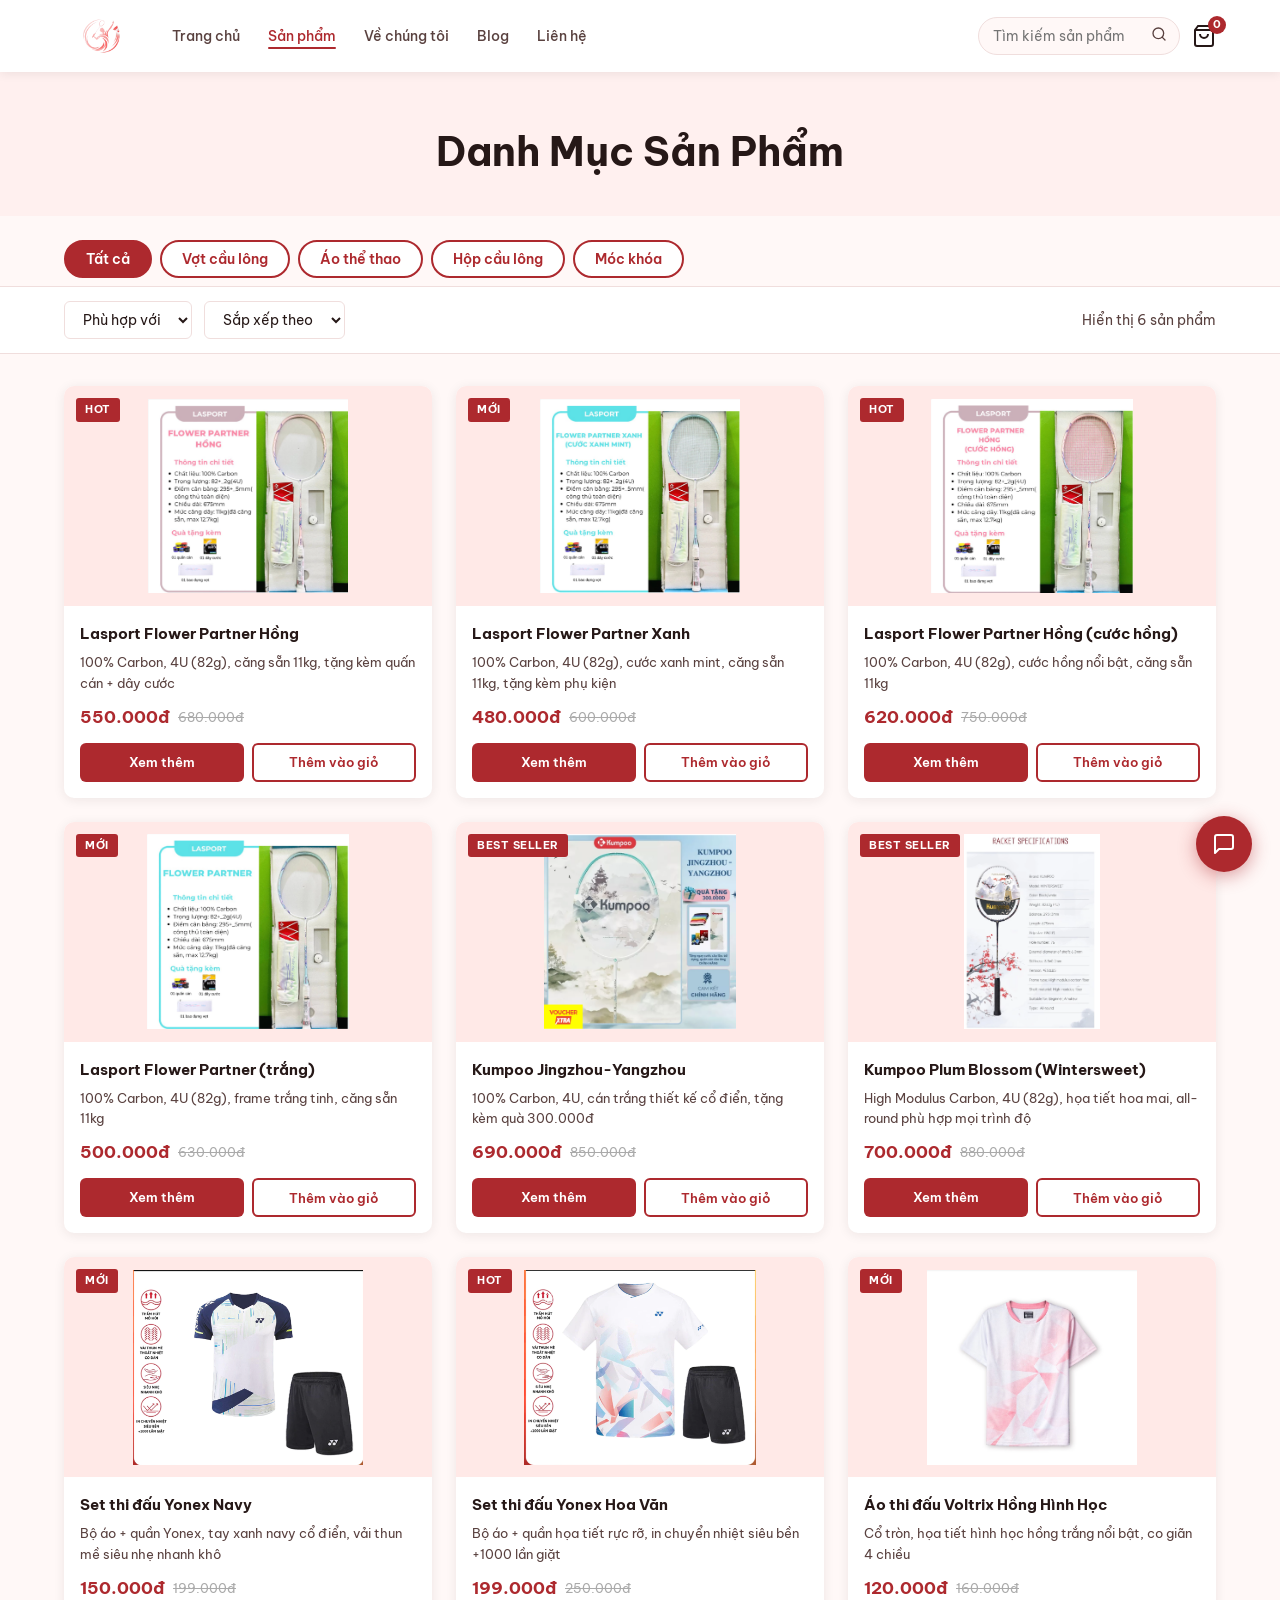
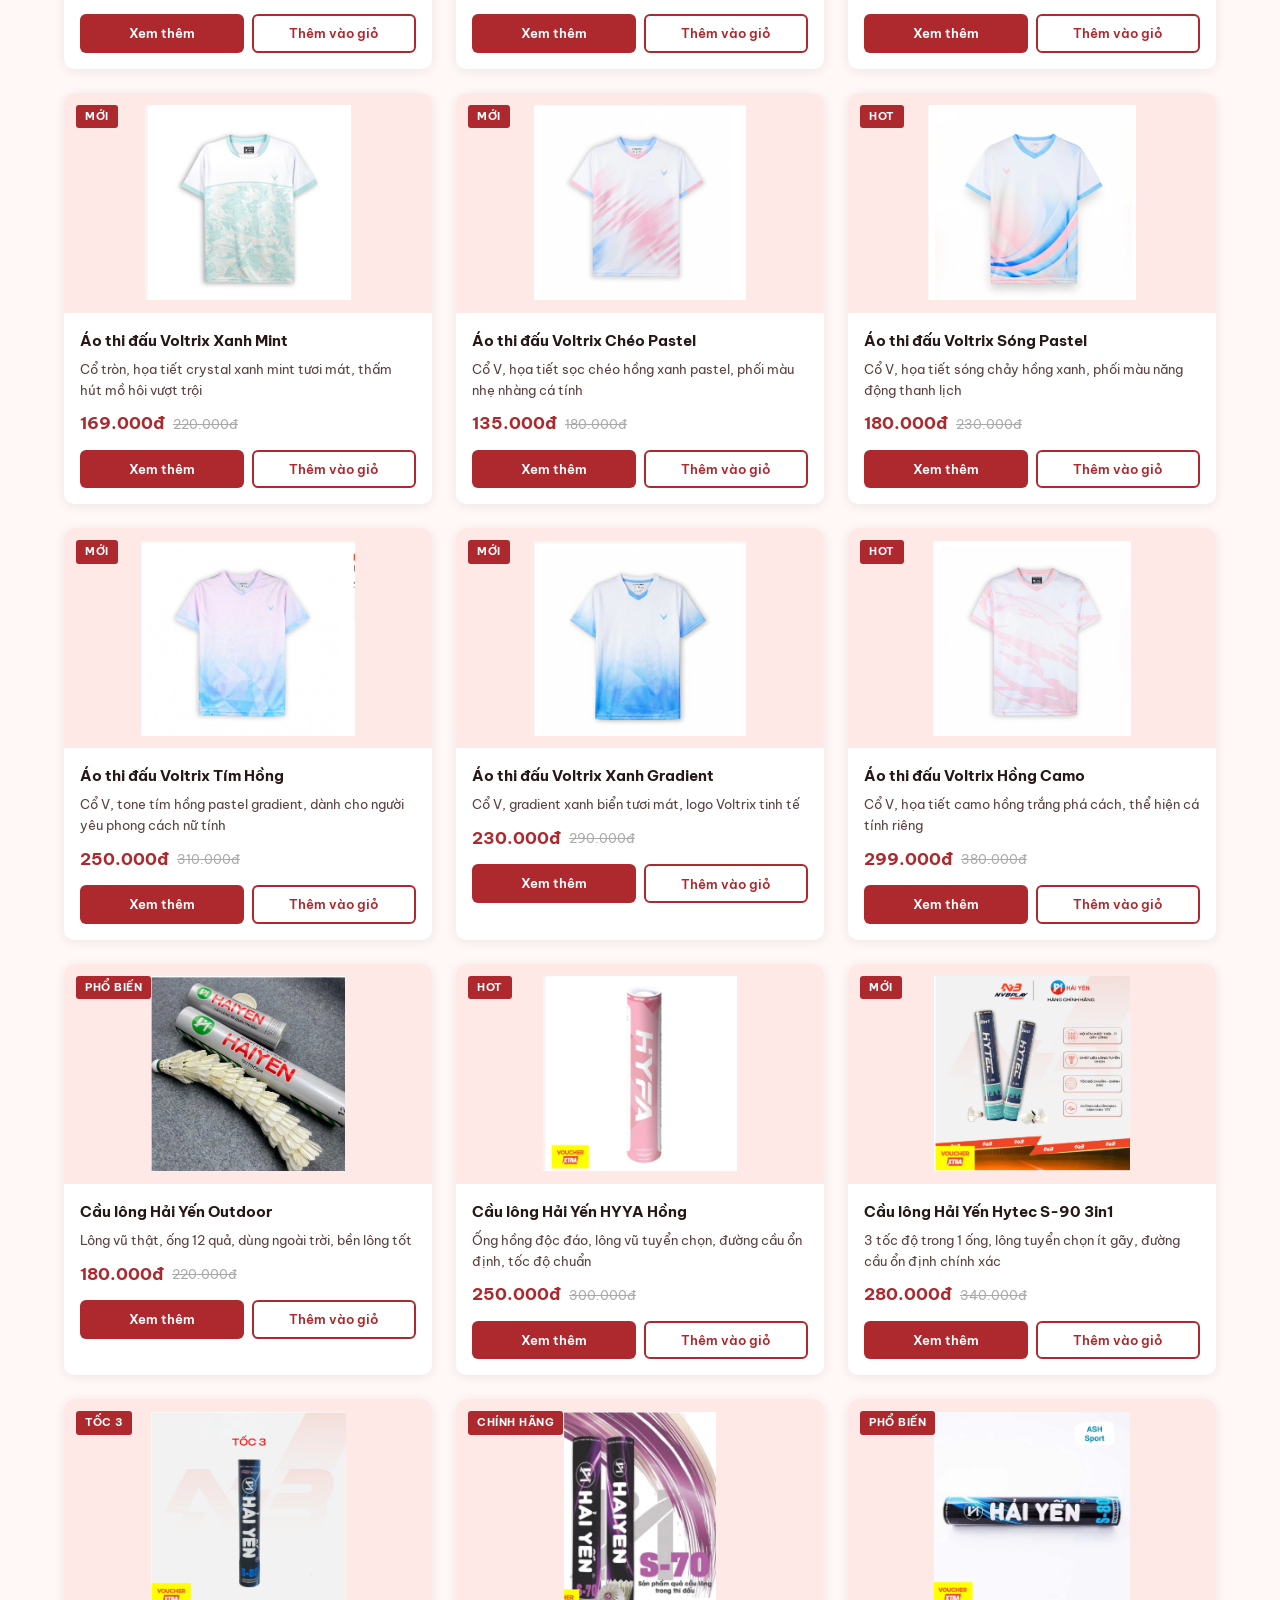
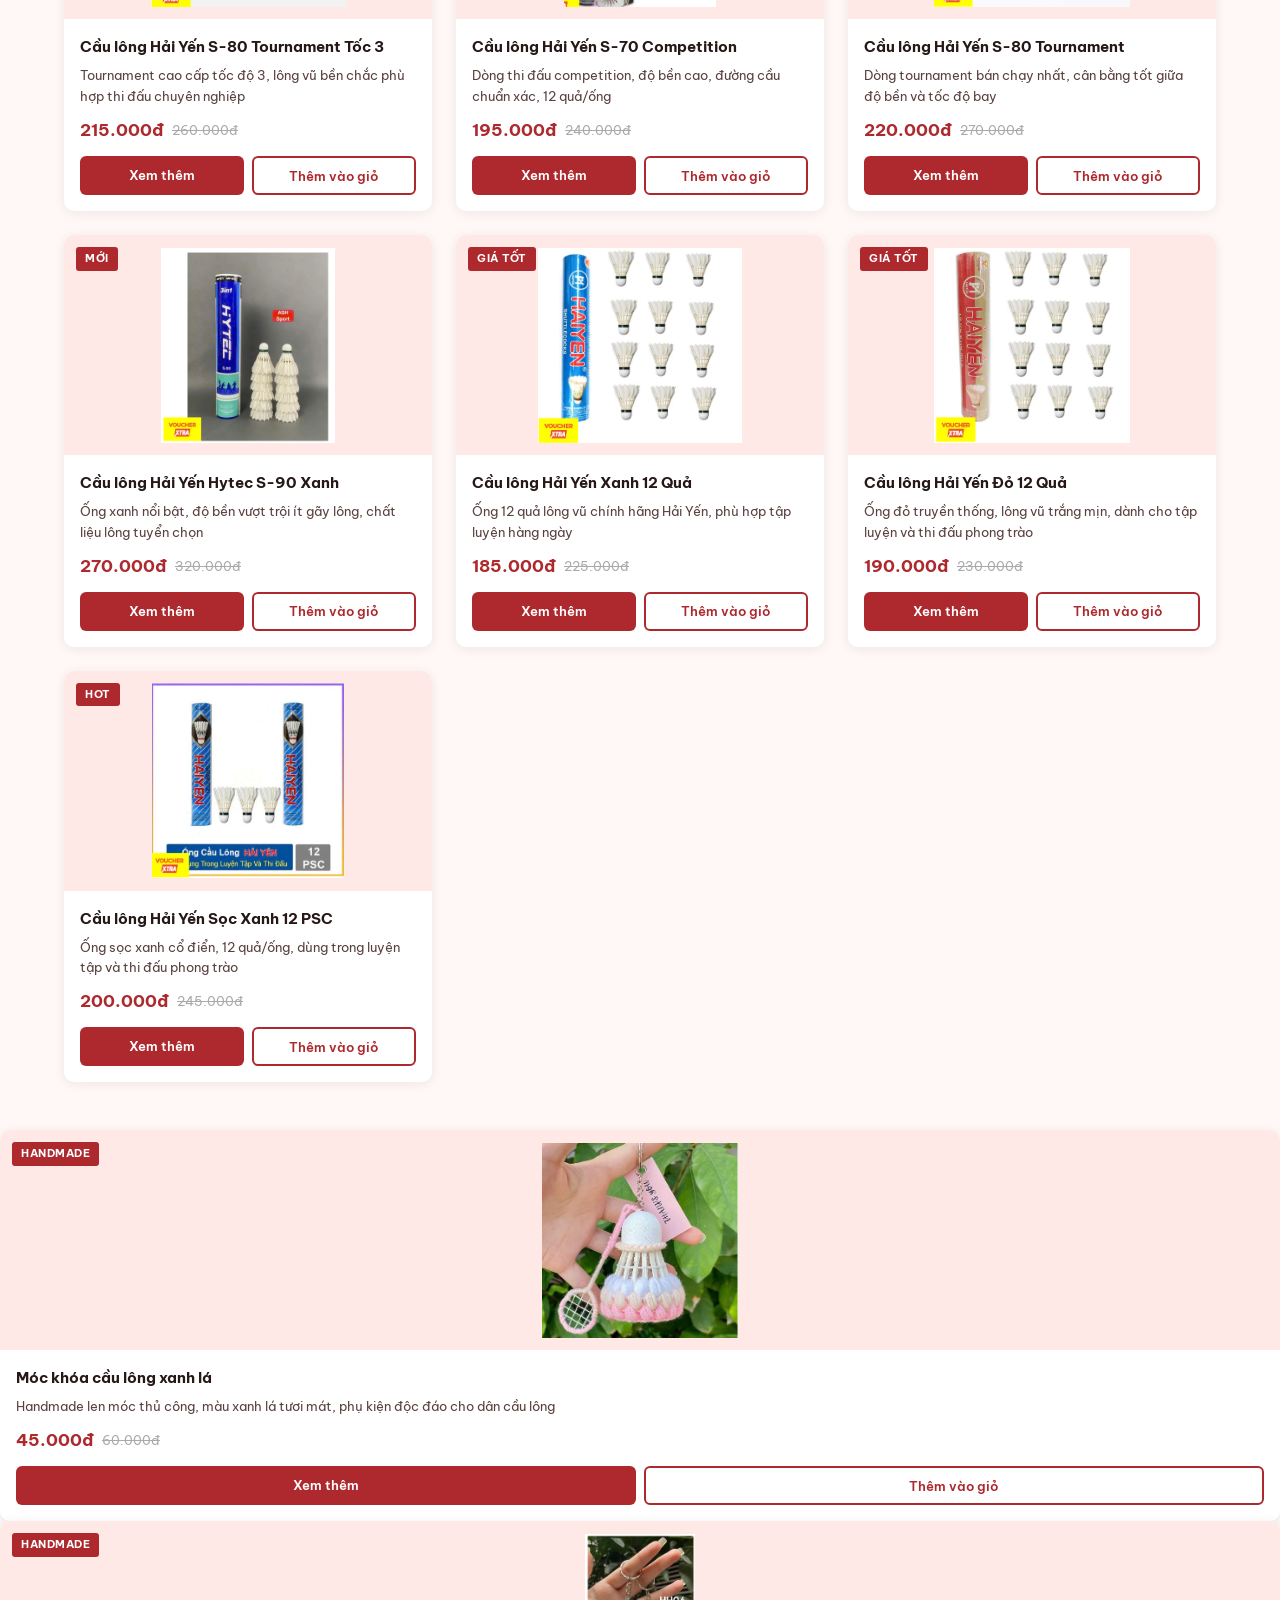
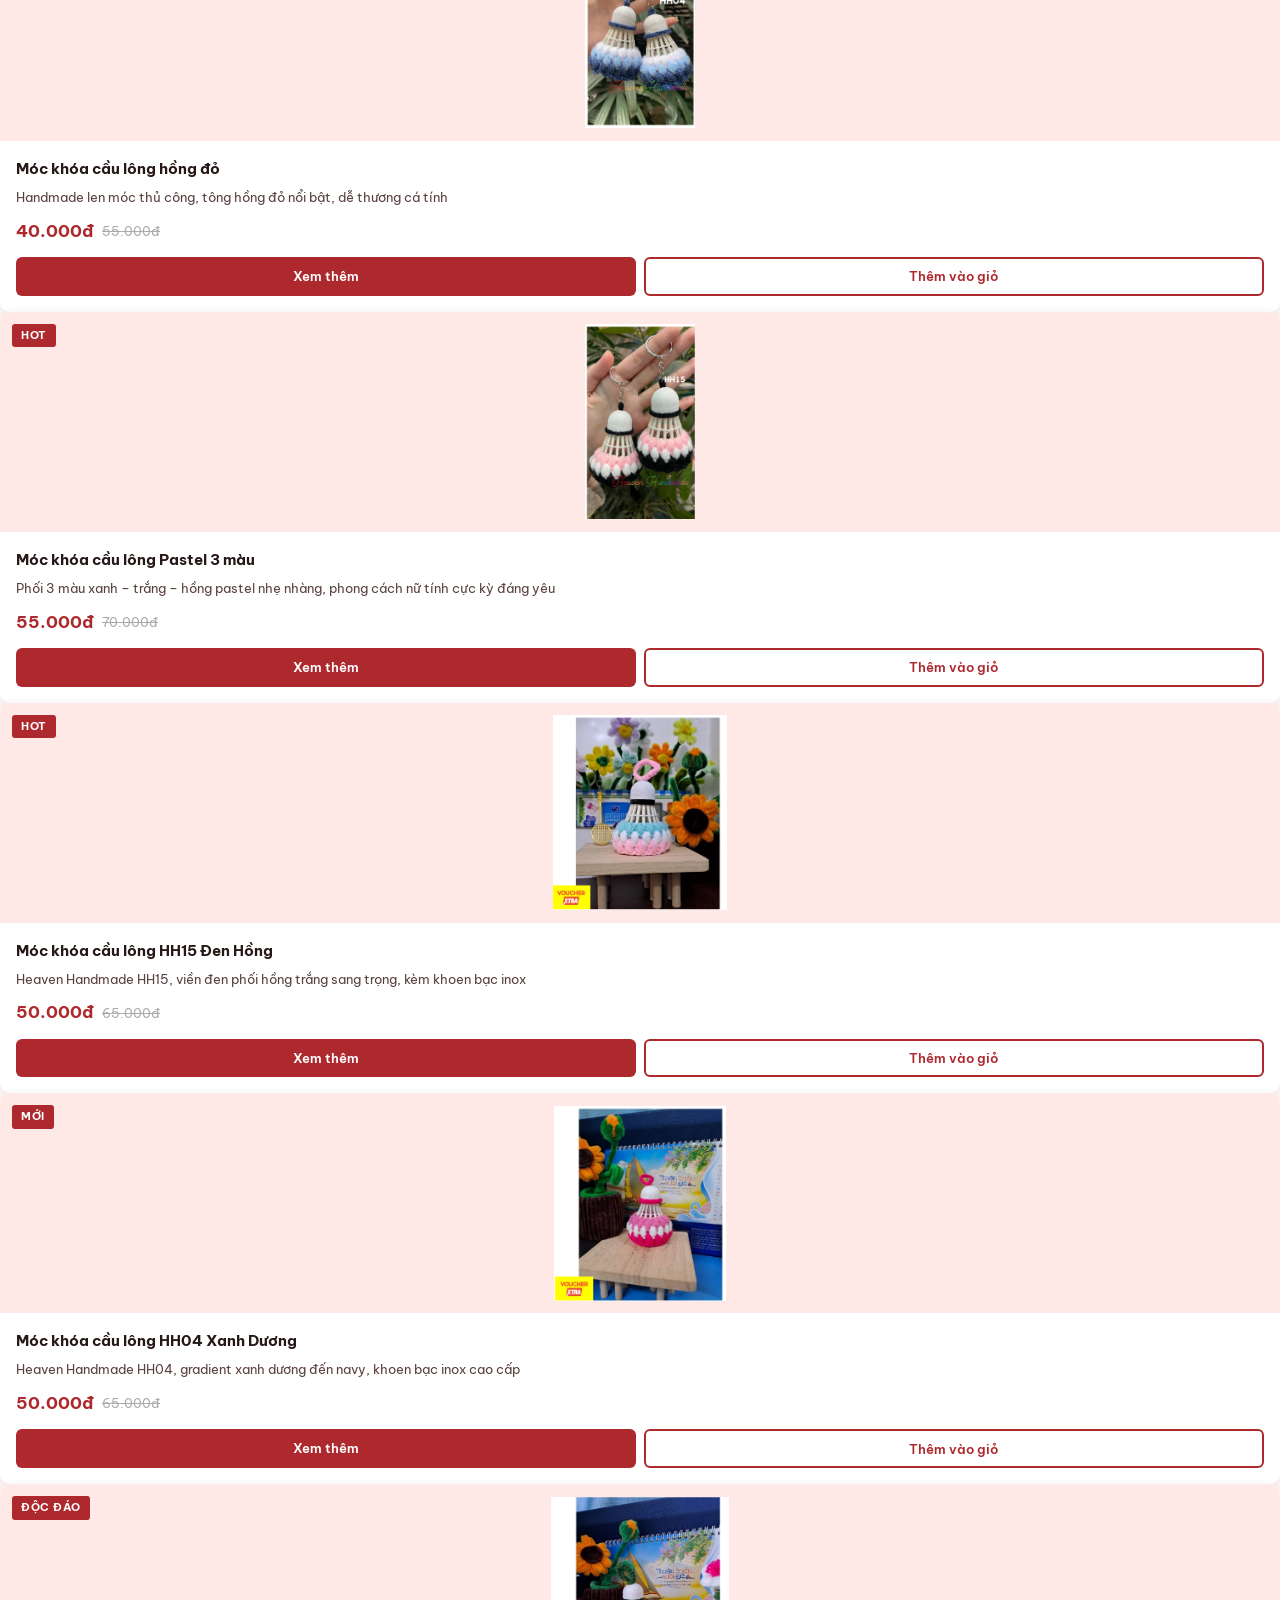
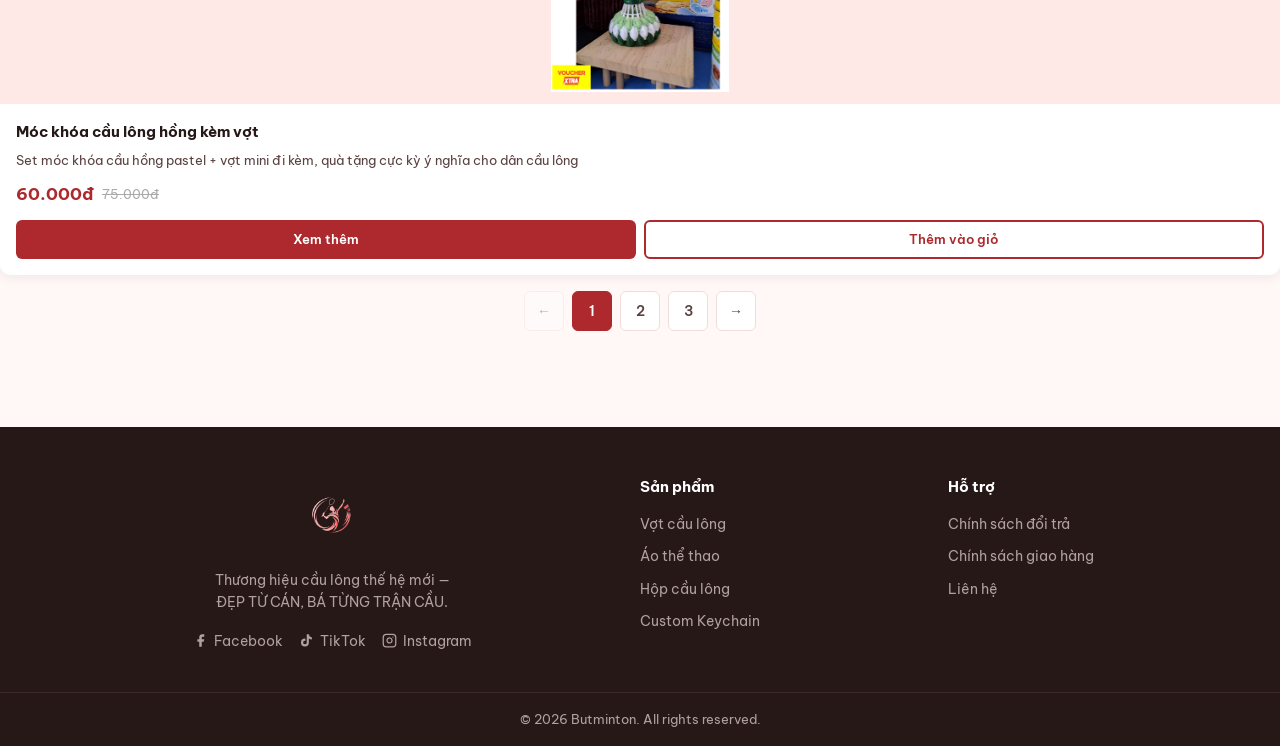
==== commit b17f1f0b: "Initial commit" ====
--- a/01_san-pham/index.html
+++ b/01_san-pham/index.html
@@ -373,7 +373,7 @@
         <a href="../09_lien-he/index.html">Chính sách đổi trả</a><a href="../09_lien-he/index.html">Chính sách giao hàng</a><a href="../09_lien-he/index.html">Liên hệ</a>
       </div>
     </div>
-    <div class="footer-bottom"><p>© 2024 Butminton. All rights reserved.</p></div>
+    <div class="footer-bottom"><p>© 2026 Butminton. All rights reserved.</p></div>
   </footer>
 
   <a href="../09_lien-he/index.html" class="chatbot-fab" title="Nhắn tin tư vấn">
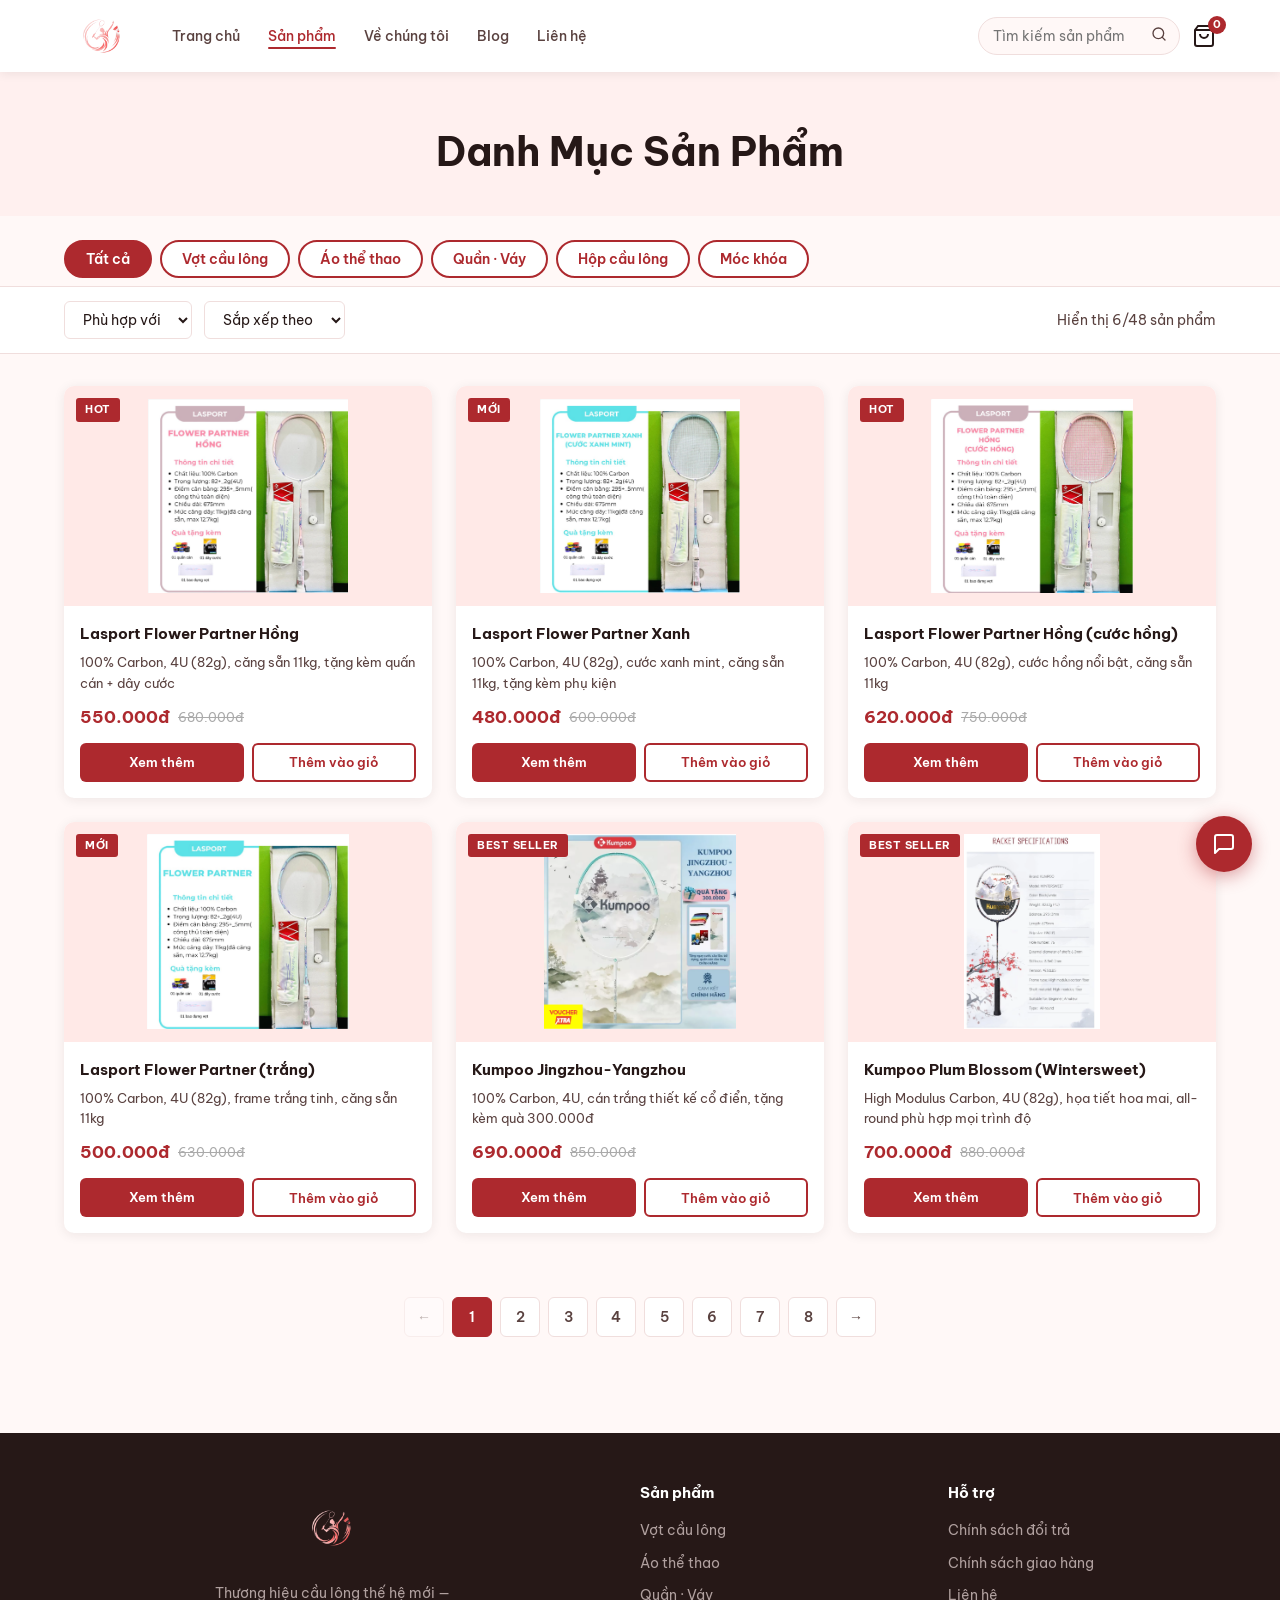
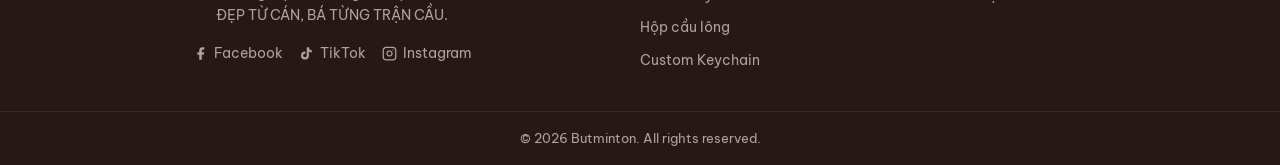
==== commit ced3a89b: "Fix blog pagination, images, navbar consistency, favicon + add new content - Blog: rewrite paginatio" ====
--- a/01_san-pham/index.html
+++ b/01_san-pham/index.html
@@ -1,7 +1,8 @@
-<!DOCTYPE html>
+﻿<!DOCTYPE html>
 <html lang="vi">
 <head>
   <meta charset="UTF-8">
+  <link rel="icon" type="image/png" href="../images/logo.png">
   <meta name="viewport" content="width=device-width, initial-scale=1.0">
   <title>Sản Phẩm - Butminton</title>
   <link rel="preconnect" href="https://fonts.googleapis.com">
@@ -43,6 +44,7 @@
         <button class="cat-tab active" data-cat="all">Tất cả</button>
         <button class="cat-tab" data-cat="vot">Vợt cầu lông</button>
         <button class="cat-tab" data-cat="ao">Áo thể thao</button>
+        <button class="cat-tab" data-cat="quan">Quần · Váy</button>
         <button class="cat-tab" data-cat="cau">Hộp cầu lông</button>
         <button class="cat-tab" data-cat="mockhoa">Móc khóa</button>
       </div>
@@ -170,22 +172,130 @@
             <div class="prod-btns"><a href="../05_san-pham-chi-tiet/index.html?id=ao-den" class="btn-view">Xem thêm</a><button class="btn-cart-add" onclick="addToCart(this)">Thêm vào giỏ</button></div>
           </div>
         </div>
-        <div class="product-card" data-cat="ao">
-          <div class="prod-img-wrap"><span class="badge">MỚI</span><img src="../images/ao/quan-cau-long-do.png" alt="Áo Voltrix Tím Hồng"></div>
-          <div class="prod-info">
-            <h3>Áo thi đấu Voltrix Tím Hồng</h3>
-            <p>Cổ V, tone tím hồng pastel gradient, dành cho người yêu phong cách nữ tính</p>
+        <div class="product-card" data-cat="quan">
+          <div class="prod-img-wrap"><span class="badge">MỚI</span><img src="../images/ao/quan-preview3.jpg" alt="Quần cầu lông Voltrix Tím Hồng"></div>
+          <div class="prod-info">
+            <h3>Quần cầu lông Voltrix Hồng Rực</h3>
+            <p>Vải thun lạnh co giãn 4 chiều, tone hồng magenta nổi bật, cạp thun thoải mái</p>
             <div class="prod-price"><span class="price-now">250.000đ</span><span class="price-old">310.000đ</span></div>
             <div class="prod-btns"><a href="../05_san-pham-chi-tiet/index.html?id=quan-do" class="btn-view">Xem thêm</a><button class="btn-cart-add" onclick="addToCart(this)">Thêm vào giỏ</button></div>
           </div>
         </div>
-        <div class="product-card" data-cat="ao">
-          <div class="prod-img-wrap"><span class="badge">MỚI</span><img src="../images/ao/quan-cau-long-xanh.png" alt="Áo Voltrix Xanh Gradient"></div>
-          <div class="prod-info">
-            <h3>Áo thi đấu Voltrix Xanh Gradient</h3>
-            <p>Cổ V, gradient xanh biển tươi mát, logo Voltrix tinh tế</p>
+        <div class="product-card" data-cat="quan">
+          <div class="prod-img-wrap"><span class="badge">MỚI</span><img src="../images/ao/q-prev-a.jpg" alt="Quần cầu lông Voltrix Trắng Xanh"></div>
+          <div class="prod-info">
+            <h3>Quần cầu lông Voltrix Trắng Xanh</h3>
+            <p>Vải lưới thoáng khí, màu trắng phối viền xanh navy, phong cách thể thao trẻ trung</p>
             <div class="prod-price"><span class="price-now">230.000đ</span><span class="price-old">290.000đ</span></div>
             <div class="prod-btns"><a href="../05_san-pham-chi-tiet/index.html?id=quan-xanh" class="btn-view">Xem thêm</a><button class="btn-cart-add" onclick="addToCart(this)">Thêm vào giỏ</button></div>
+          </div>
+        </div>
+        <div class="product-card" data-cat="quan">
+          <div class="prod-img-wrap"><span class="badge">MỚI</span><img src="../images/ao/quan-preview2.jpg" alt="Váy cầu lông trắng hồng"></div>
+          <div class="prod-info">
+            <h3>Váy Cầu Lông Nữ Trắng Hồng</h3>
+            <p>Váy thể thao crinkle trắng, trong lót quần hồng, kiểu dáng trẻ trung nữ tính</p>
+            <div class="prod-price"><span class="price-now">210.000đ</span><span class="price-old">270.000đ</span></div>
+            <div class="prod-btns"><a href="../05_san-pham-chi-tiet/index.html?id=vay-trang-hong" class="btn-view">Xem thêm</a><button class="btn-cart-add" onclick="addToCart(this)">Thêm vào giỏ</button></div>
+          </div>
+        </div>
+        <div class="product-card" data-cat="quan">
+          <div class="prod-img-wrap"><span class="badge">HOT</span><img src="../images/ao/s-33417688.jpg" alt="Quần thể thao nam đen"></div>
+          <div class="prod-info">
+            <h3>Quần Thể Thao Nam Đen</h3>
+            <p>Quần đen co giãn 4 chiều, vải khô nhanh thoát mồ hôi, phù hợp tập luyện cường độ cao</p>
+            <div class="prod-price"><span class="price-now">230.000đ</span><span class="price-old">290.000đ</span></div>
+            <div class="prod-btns"><a href="../05_san-pham-chi-tiet/index.html?id=quan-nam-den" class="btn-view">Xem thêm</a><button class="btn-cart-add" onclick="addToCart(this)">Thêm vào giỏ</button></div>
+          </div>
+        </div>
+        <div class="product-card" data-cat="quan">
+          <div class="prod-img-wrap"><span class="badge">MỚI</span><img src="../images/ao/s-33417698.jpg" alt="Quần thể thao navy túi điện thoại"></div>
+          <div class="prod-info">
+            <h3>Quần Thể Thao Navy Túi Điện Thoại</h3>
+            <p>Quần navy xanh đậm có túi bên hông đựng điện thoại, lớp short bên trong chống lộ</p>
+            <div class="prod-price"><span class="price-now">270.000đ</span><span class="price-old">340.000đ</span></div>
+            <div class="prod-btns"><a href="../05_san-pham-chi-tiet/index.html?id=quan-navy-tui" class="btn-view">Xem thêm</a><button class="btn-cart-add" onclick="addToCart(this)">Thêm vào giỏ</button></div>
+          </div>
+        </div>
+        <div class="product-card" data-cat="quan">
+          <div class="prod-img-wrap"><span class="badge">MỚI</span><img src="../images/ao/s-33417701.jpg" alt="Quần thể thao all black"></div>
+          <div class="prod-info">
+            <h3>Quần Thể Thao All Black</h3>
+            <p>Quần đen tối giản phong cách all-black, vải thun lạnh cao cấp, dáng thẳng thoải mái</p>
+            <div class="prod-price"><span class="price-now">245.000đ</span><span class="price-old">310.000đ</span></div>
+            <div class="prod-btns"><a href="../05_san-pham-chi-tiet/index.html?id=quan-all-black" class="btn-view">Xem thêm</a><button class="btn-cart-add" onclick="addToCart(this)">Thêm vào giỏ</button></div>
+          </div>
+        </div>
+        <div class="product-card" data-cat="quan">
+          <div class="prod-img-wrap"><span class="badge">HOT</span><img src="../images/ao/s-5547137.jpg" alt="Quần thể thao nam xanh dương"></div>
+          <div class="prod-info">
+            <h3>Quần Thể Thao Nam Xanh Dương</h3>
+            <p>Quần xanh dương nổi bật, vải lưới thoáng khí, thiết kế gọn nhẹ phù hợp cầu lông và chạy bộ</p>
+            <div class="prod-price"><span class="price-now">210.000đ</span><span class="price-old">265.000đ</span></div>
+            <div class="prod-btns"><a href="../05_san-pham-chi-tiet/index.html?id=quan-nam-xanh" class="btn-view">Xem thêm</a><button class="btn-cart-add" onclick="addToCart(this)">Thêm vào giỏ</button></div>
+          </div>
+        </div>
+        <div class="product-card" data-cat="quan">
+          <div class="prod-img-wrap"><span class="badge">MỚI</span><img src="../images/ao/s-6283570.jpg" alt="Quần bike short nữ đen"></div>
+          <div class="prod-info">
+            <h3>Quần Bike Short Nữ Đen</h3>
+            <p>Quần bike short ôm sát đen, co giãn 4 chiều, thoáng khí, phù hợp tập gym và cầu lông</p>
+            <div class="prod-price"><span class="price-now">195.000đ</span><span class="price-old">250.000đ</span></div>
+            <div class="prod-btns"><a href="../05_san-pham-chi-tiet/index.html?id=quan-bike-short" class="btn-view">Xem thêm</a><button class="btn-cart-add" onclick="addToCart(this)">Thêm vào giỏ</button></div>
+          </div>
+        </div>
+        <div class="product-card" data-cat="quan">
+          <div class="prod-img-wrap"><span class="badge">MỚI</span><img src="../images/ao/s-2694942.jpg" alt="Quần thể thao nữ đen ngắn"></div>
+          <div class="prod-info">
+            <h3>Quần Thể Thao Nữ Đen Ngắn</h3>
+            <p>Quần nữ đen ngắn thể thao, lưng thun cao co giãn êm, thiết kế gọn đẹp trên sân</p>
+            <div class="prod-price"><span class="price-now">185.000đ</span><span class="price-old">240.000đ</span></div>
+            <div class="prod-btns"><a href="../05_san-pham-chi-tiet/index.html?id=quan-nu-den-ngan" class="btn-view">Xem thêm</a><button class="btn-cart-add" onclick="addToCart(this)">Thêm vào giỏ</button></div>
+          </div>
+        </div>
+        <div class="product-card" data-cat="quan">
+          <div class="prod-img-wrap"><span class="badge">MỚI</span><img src="../images/ao/s-4803915.jpg" alt="Quần chạy bộ nam đen"></div>
+          <div class="prod-info">
+            <h3>Quần Chạy Bộ Nam Đen</h3>
+            <p>Quần chạy bộ đen dáng slim, vải cool-dry thoát nhiệt nhanh, phù hợp mọi cường độ vận động</p>
+            <div class="prod-price"><span class="price-now">220.000đ</span><span class="price-old">275.000đ</span></div>
+            <div class="prod-btns"><a href="../05_san-pham-chi-tiet/index.html?id=quan-chay-bo-den" class="btn-view">Xem thêm</a><button class="btn-cart-add" onclick="addToCart(this)">Thêm vào giỏ</button></div>
+          </div>
+        </div>
+        <div class="product-card" data-cat="quan">
+          <div class="prod-img-wrap"><span class="badge">HOT</span><img src="../images/ao/s-7787912.jpg" alt="Quần thể thao nữ xanh dương"></div>
+          <div class="prod-info">
+            <h3>Quần Thể Thao Nữ Xanh Dương</h3>
+            <p>Quần nữ xanh dương viền trắng phong cách retro, vải co giãn thoải mái khi di chuyển</p>
+            <div class="prod-price"><span class="price-now">200.000đ</span><span class="price-old">255.000đ</span></div>
+            <div class="prod-btns"><a href="../05_san-pham-chi-tiet/index.html?id=quan-nu-xanh" class="btn-view">Xem thêm</a><button class="btn-cart-add" onclick="addToCart(this)">Thêm vào giỏ</button></div>
+          </div>
+        </div>
+        <div class="product-card" data-cat="quan">
+          <div class="prod-img-wrap"><span class="badge">MỚI</span><img src="../images/ao/s-7188071.jpg" alt="Quần thể thao nam sọc màu"></div>
+          <div class="prod-info">
+            <h3>Quần Thể Thao Nam Sọc Màu</h3>
+            <p>Quần sọc ngang nhiều màu cá tính, vải thun nhẹ thoáng khí, phong cách sporty nổi bật</p>
+            <div class="prod-price"><span class="price-now">215.000đ</span><span class="price-old">270.000đ</span></div>
+            <div class="prod-btns"><a href="../05_san-pham-chi-tiet/index.html?id=quan-soc-mau" class="btn-view">Xem thêm</a><button class="btn-cart-add" onclick="addToCart(this)">Thêm vào giỏ</button></div>
+          </div>
+        </div>
+        <div class="product-card" data-cat="quan">
+          <div class="prod-img-wrap"><span class="badge">MỚI</span><img src="../images/ao/q-prev-d.jpg" alt="Quần cầu lông kẻ sọc đen trắng"></div>
+          <div class="prod-info">
+            <h3>Quần Cầu Lông Kẻ Sọc Đen Trắng</h3>
+            <p>Quần kẻ sọc đen trắng cá tính, vải cotton-blend thoải mái, phong cách retro-sport</p>
+            <div class="prod-price"><span class="price-now">220.000đ</span><span class="price-old">280.000đ</span></div>
+            <div class="prod-btns"><a href="../05_san-pham-chi-tiet/index.html?id=quan-ke-soc" class="btn-view">Xem thêm</a><button class="btn-cart-add" onclick="addToCart(this)">Thêm vào giỏ</button></div>
+          </div>
+        </div>
+        <div class="product-card" data-cat="quan">
+          <div class="prod-img-wrap"><span class="badge">MỚI</span><img src="../images/ao/p-35647221.jpg" alt="Quần cầu lông trẻ em Yonex"></div>
+          <div class="prod-info">
+            <h3>Quần Cầu Lông Trẻ Em Yonex</h3>
+            <p>Quần trẻ em bền đẹp, vải thoáng mát, phù hợp bé 8–15 tuổi tập luyện cầu lông</p>
+            <div class="prod-price"><span class="price-now">165.000đ</span><span class="price-old">210.000đ</span></div>
+            <div class="prod-btns"><a href="../05_san-pham-chi-tiet/index.html?id=quan-tre-em-yonex" class="btn-view">Xem thêm</a><button class="btn-cart-add" onclick="addToCart(this)">Thêm vào giỏ</button></div>
           </div>
         </div>
         <div class="product-card" data-cat="ao">
@@ -197,6 +307,52 @@
             <div class="prod-btns"><a href="../05_san-pham-chi-tiet/index.html?id=set-ao-quan" class="btn-view">Xem thêm</a><button class="btn-cart-add" onclick="addToCart(this)">Thêm vào giỏ</button></div>
           </div>
         </div>
+        <div class="product-card" data-cat="ao">
+          <div class="prod-img-wrap"><span class="badge">HOT</span><img src="../images/ao/p-8774467.jpg" alt="Áo thi đấu nam đỏ trắng"></div>
+          <div class="prod-info">
+            <h3>Áo Thi Đấu Nam Đỏ Trắng</h3>
+            <p>Jersey thi đấu chuẩn tournament, vải thun lạnh chống tia UV, cổ tròn thoải mái</p>
+            <div class="prod-price"><span class="price-now">280.000đ</span><span class="price-old">350.000đ</span></div>
+            <div class="prod-btns"><a href="../05_san-pham-chi-tiet/index.html?id=ao-nam-do-trang" class="btn-view">Xem thêm</a><button class="btn-cart-add" onclick="addToCart(this)">Thêm vào giỏ</button></div>
+          </div>
+        </div>
+        <div class="product-card" data-cat="ao">
+          <div class="prod-img-wrap"><span class="badge">MỚI</span><img src="../images/ao/p-8713604.jpg" alt="Áo thi đấu Voltrix đỏ nam"></div>
+          <div class="prod-info">
+            <h3>Áo Thi Đấu Voltrix Đỏ Nam</h3>
+            <p>Cổ tròn, màu đỏ rực thi đấu chuyên nghiệp, vải polyester siêu nhẹ thoáng khí</p>
+            <div class="prod-price"><span class="price-now">250.000đ</span><span class="price-old">320.000đ</span></div>
+            <div class="prod-btns"><a href="../05_san-pham-chi-tiet/index.html?id=ao-voltrix-do" class="btn-view">Xem thêm</a><button class="btn-cart-add" onclick="addToCart(this)">Thêm vào giỏ</button></div>
+          </div>
+        </div>
+        <div class="product-card" data-cat="ao">
+          <div class="prod-img-wrap"><span class="badge">HOT</span><img src="../images/ao/p-8796050.jpg" alt="Áo thi đấu nam đen hồng"></div>
+          <div class="prod-info">
+            <h3>Áo Thi Đấu Nam Đen Hồng</h3>
+            <p>Jersey đen viền hồng magenta cá tính, vải thun lạnh co giãn 4 chiều, thoát mồ hôi nhanh</p>
+            <div class="prod-price"><span class="price-now">290.000đ</span><span class="price-old">370.000đ</span></div>
+            <div class="prod-btns"><a href="../05_san-pham-chi-tiet/index.html?id=ao-nam-den-hong" class="btn-view">Xem thêm</a><button class="btn-cart-add" onclick="addToCart(this)">Thêm vào giỏ</button></div>
+          </div>
+        </div>
+        <div class="product-card" data-cat="ao">
+          <div class="prod-img-wrap"><span class="badge">MỚI</span><img src="../images/ao/p-19902436.jpg" alt="Áo thi đấu nữ tím Yonex"></div>
+          <div class="prod-info">
+            <h3>Áo Thi Đấu Nữ Tím Yonex</h3>
+            <p>Áo nữ tím grape chính hãng Yonex, cổ tròn nhẹ nhàng, co giãn 4 chiều đỉnh cao</p>
+            <div class="prod-price"><span class="price-now">195.000đ</span><span class="price-old">250.000đ</span></div>
+            <div class="prod-btns"><a href="../05_san-pham-chi-tiet/index.html?id=ao-nu-tim-yonex" class="btn-view">Xem thêm</a><button class="btn-cart-add" onclick="addToCart(this)">Thêm vào giỏ</button></div>
+          </div>
+        </div>
+        <div class="product-card" data-cat="ao">
+          <div class="prod-img-wrap"><span class="badge">MỚI</span><img src="../images/ao/p-17742425.jpg" alt="Áo thể thao nam Yonex đen"></div>
+          <div class="prod-info">
+            <h3>Áo Thể Thao Nam Yonex Đen</h3>
+            <p>Áo nam đen Yonex thiết kế tối giản, vải cool dry siêu thoáng, phù hợp cả tập lẫn đấu</p>
+            <div class="prod-price"><span class="price-now">220.000đ</span><span class="price-old">280.000đ</span></div>
+            <div class="prod-btns"><a href="../05_san-pham-chi-tiet/index.html?id=ao-nam-yonex-den" class="btn-view">Xem thêm</a><button class="btn-cart-add" onclick="addToCart(this)">Thêm vào giỏ</button></div>
+          </div>
+        </div>
+
         <div class="product-card" data-cat="cau">
           <div class="prod-img-wrap"><span class="badge">PHỔ BIẾN</span><img src="../images/hopcau/cau-haiyen-outdoor.png" alt="Cầu Hải Yến Outdoor"></div>
           <div class="prod-info">
@@ -287,10 +443,6 @@
             <div class="prod-btns"><a href="../05_san-pham-chi-tiet/index.html?id=haiyen-soc-xanh" class="btn-view">Xem thêm</a><button class="btn-cart-add" onclick="addToCart(this)">Thêm vào giỏ</button></div>
           </div>
         </div>
-      </div>
-    </div>
-  </section>
-
         <div class="product-card" data-cat="mockhoa">
           <div class="prod-img-wrap"><span class="badge">HANDMADE</span><img src="../images/mockhoa/moc-khoa-xanh-la.png" alt="Móc khóa cầu xanh lá"></div>
           <div class="prod-info">
@@ -345,6 +497,9 @@
             <div class="prod-btns"><a href="../05_san-pham-chi-tiet/index.html?id=mkhoa-hong-vot" class="btn-view">Xem thêm</a><button class="btn-cart-add" onclick="addToCart(this)">Thêm vào giỏ</button></div>
           </div>
         </div>
+      </div>
+    </div>
+  </section>
   <div class="pagination">
     <button class="page-btn" id="prevBtn" disabled>&#8592;</button>
     <button class="page-btn active">1</button>
@@ -360,17 +515,17 @@
         <p>Thương hiệu cầu lông thế hệ mới —<br>ĐẸP TỪ CÁN, BÁ TỪNG TRẬN CẦU.</p>
         <div class="social-links">
           <a href="https://www.facebook.com/butminton.uel/" target="_blank" rel="noopener"><svg width="15" height="15" viewBox="0 0 24 24" fill="currentColor"><path d="M18 2h-3a5 5 0 00-5 5v3H7v4h3v8h4v-8h3l1-4h-4V7a1 1 0 011-1h3z"/></svg>Facebook</a>
-          <a href="#" target="_blank"><svg width="15" height="15" viewBox="0 0 24 24" fill="currentColor"><path d="M19.59 6.69a4.83 4.83 0 01-3.77-4.25V2h-3.45v13.67a2.89 2.89 0 01-2.88 2.5 2.89 2.89 0 01-2.89-2.89 2.89 2.89 0 012.89-2.89c.28 0 .54.04.79.1V9.01a6.27 6.27 0 00-.79-.05 6.34 6.34 0 00-6.34 6.34 6.34 6.34 0 006.34 6.34 6.34 6.34 0 006.33-6.34V8.69a8.18 8.18 0 004.79 1.54V6.78a4.85 4.85 0 01-1.02-.09z"/></svg>TikTok</a>
-          <a href="#" target="_blank"><svg width="15" height="15" viewBox="0 0 24 24" fill="none" stroke="currentColor" stroke-width="2" stroke-linecap="round" stroke-linejoin="round"><rect x="2" y="2" width="20" height="20" rx="5" ry="5"/><path d="M16 11.37A4 4 0 1112.63 8 4 4 0 0116 11.37z"/><line x1="17.5" y1="6.5" x2="17.51" y2="6.5"/></svg>Instagram</a>
+          <a href="https://www.tiktok.com/@butminton" target="_blank"><svg width="15" height="15" viewBox="0 0 24 24" fill="currentColor"><path d="M19.59 6.69a4.83 4.83 0 01-3.77-4.25V2h-3.45v13.67a2.89 2.89 0 01-2.88 2.5 2.89 2.89 0 01-2.89-2.89 2.89 2.89 0 012.89-2.89c.28 0 .54.04.79.1V9.01a6.27 6.27 0 00-.79-.05 6.34 6.34 0 00-6.34 6.34 6.34 6.34 0 006.34 6.34 6.34 6.34 0 006.33-6.34V8.69a8.18 8.18 0 004.79 1.54V6.78a4.85 4.85 0 01-1.02-.09z"/></svg>TikTok</a>
+          <a href="https://www.instagram.com/butminton.vn/" target="_blank"><svg width="15" height="15" viewBox="0 0 24 24" fill="none" stroke="currentColor" stroke-width="2" stroke-linecap="round" stroke-linejoin="round"><rect x="2" y="2" width="20" height="20" rx="5" ry="5"/><path d="M16 11.37A4 4 0 1112.63 8 4 4 0 0116 11.37z"/><line x1="17.5" y1="6.5" x2="17.51" y2="6.5"/></svg>Instagram</a>
         </div>
       </div>
       <div class="footer-col">
         <h4>Sản phẩm</h4>
-        <a href="index.html">Vợt cầu lông</a><a href="index.html">Áo thể thao</a><a href="index.html">Hộp cầu lông</a><a href="index.html">Custom Keychain</a>
+        <a href="index.html?cat=vot">Vợt cầu lông</a><a href="index.html?cat=ao">Áo thể thao</a><a href="index.html?cat=quan">Quần · Váy</a><a href="index.html?cat=cau">Hộp cầu lông</a><a href="index.html?cat=mockhoa">Custom Keychain</a>
       </div>
       <div class="footer-col">
         <h4>Hỗ trợ</h4>
-        <a href="../09_lien-he/index.html">Chính sách đổi trả</a><a href="../09_lien-he/index.html">Chính sách giao hàng</a><a href="../09_lien-he/index.html">Liên hệ</a>
+        <a href="../09_lien-he/index.html#doi-tra">Chính sách đổi trả</a><a href="../09_lien-he/index.html#giao-hang">Chính sách giao hàng</a><a href="../09_lien-he/index.html">Liên hệ</a>
       </div>
     </div>
     <div class="footer-bottom"><p>© 2026 Butminton. All rights reserved.</p></div>
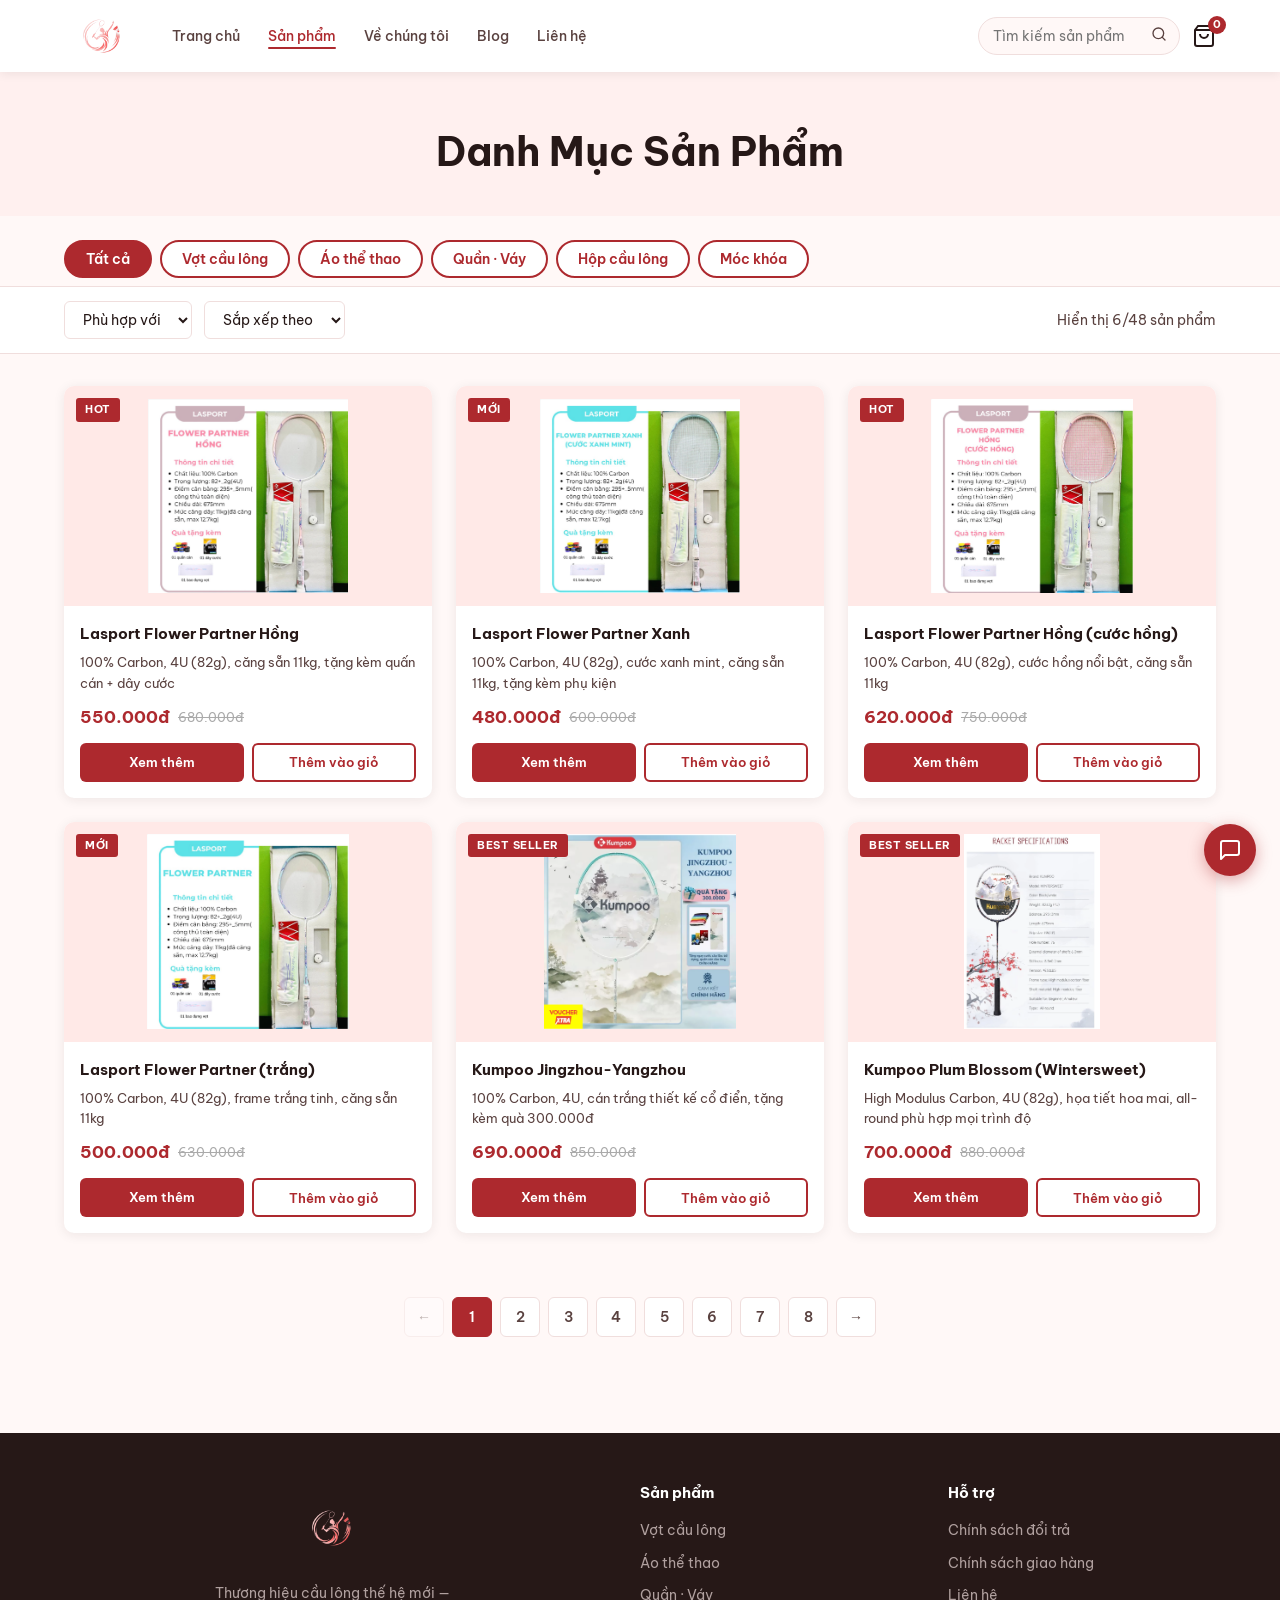
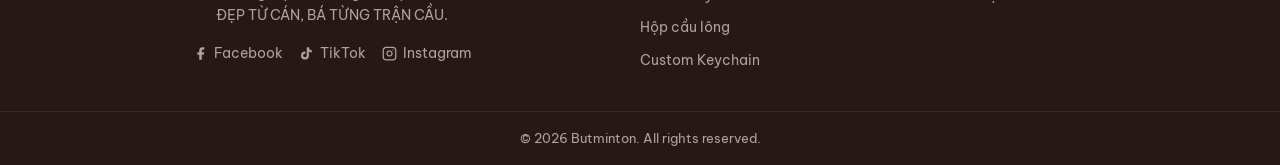
==== commit 9ce07a25: "Add FAQ chatbot widget to all pages" ====
--- a/01_san-pham/index.html
+++ b/01_san-pham/index.html
@@ -516,7 +516,7 @@
         <div class="social-links">
           <a href="https://www.facebook.com/butminton.uel/" target="_blank" rel="noopener"><svg width="15" height="15" viewBox="0 0 24 24" fill="currentColor"><path d="M18 2h-3a5 5 0 00-5 5v3H7v4h3v8h4v-8h3l1-4h-4V7a1 1 0 011-1h3z"/></svg>Facebook</a>
           <a href="https://www.tiktok.com/@butminton" target="_blank"><svg width="15" height="15" viewBox="0 0 24 24" fill="currentColor"><path d="M19.59 6.69a4.83 4.83 0 01-3.77-4.25V2h-3.45v13.67a2.89 2.89 0 01-2.88 2.5 2.89 2.89 0 01-2.89-2.89 2.89 2.89 0 012.89-2.89c.28 0 .54.04.79.1V9.01a6.27 6.27 0 00-.79-.05 6.34 6.34 0 00-6.34 6.34 6.34 6.34 0 006.34 6.34 6.34 6.34 0 006.33-6.34V8.69a8.18 8.18 0 004.79 1.54V6.78a4.85 4.85 0 01-1.02-.09z"/></svg>TikTok</a>
-          <a href="https://www.instagram.com/butminton.vn/" target="_blank"><svg width="15" height="15" viewBox="0 0 24 24" fill="none" stroke="currentColor" stroke-width="2" stroke-linecap="round" stroke-linejoin="round"><rect x="2" y="2" width="20" height="20" rx="5" ry="5"/><path d="M16 11.37A4 4 0 1112.63 8 4 4 0 0116 11.37z"/><line x1="17.5" y1="6.5" x2="17.51" y2="6.5"/></svg>Instagram</a>
+          <a href="https://www.instagram.com/butminton_2026/" target="_blank"><svg width="15" height="15" viewBox="0 0 24 24" fill="none" stroke="currentColor" stroke-width="2" stroke-linecap="round" stroke-linejoin="round"><rect x="2" y="2" width="20" height="20" rx="5" ry="5"/><path d="M16 11.37A4 4 0 1112.63 8 4 4 0 0116 11.37z"/><line x1="17.5" y1="6.5" x2="17.51" y2="6.5"/></svg>Instagram</a>
         </div>
       </div>
       <div class="footer-col">
@@ -530,11 +530,8 @@
     </div>
     <div class="footer-bottom"><p>© 2026 Butminton. All rights reserved.</p></div>
   </footer>
-
-  <a href="../09_lien-he/index.html" class="chatbot-fab" title="Nhắn tin tư vấn">
-    <svg width="24" height="24" viewBox="0 0 24 24" fill="none" stroke="currentColor" stroke-width="2" stroke-linecap="round" stroke-linejoin="round"><path d="M21 15a2 2 0 01-2 2H7l-4 4V5a2 2 0 012-2h14a2 2 0 012 2z"/></svg>
-  </a>
     <script src="../asset/cart.js"></script>
   <script src="script.js"></script>
+  <script src="../asset/chatbot.js"></script>
 </body>
 </html>
